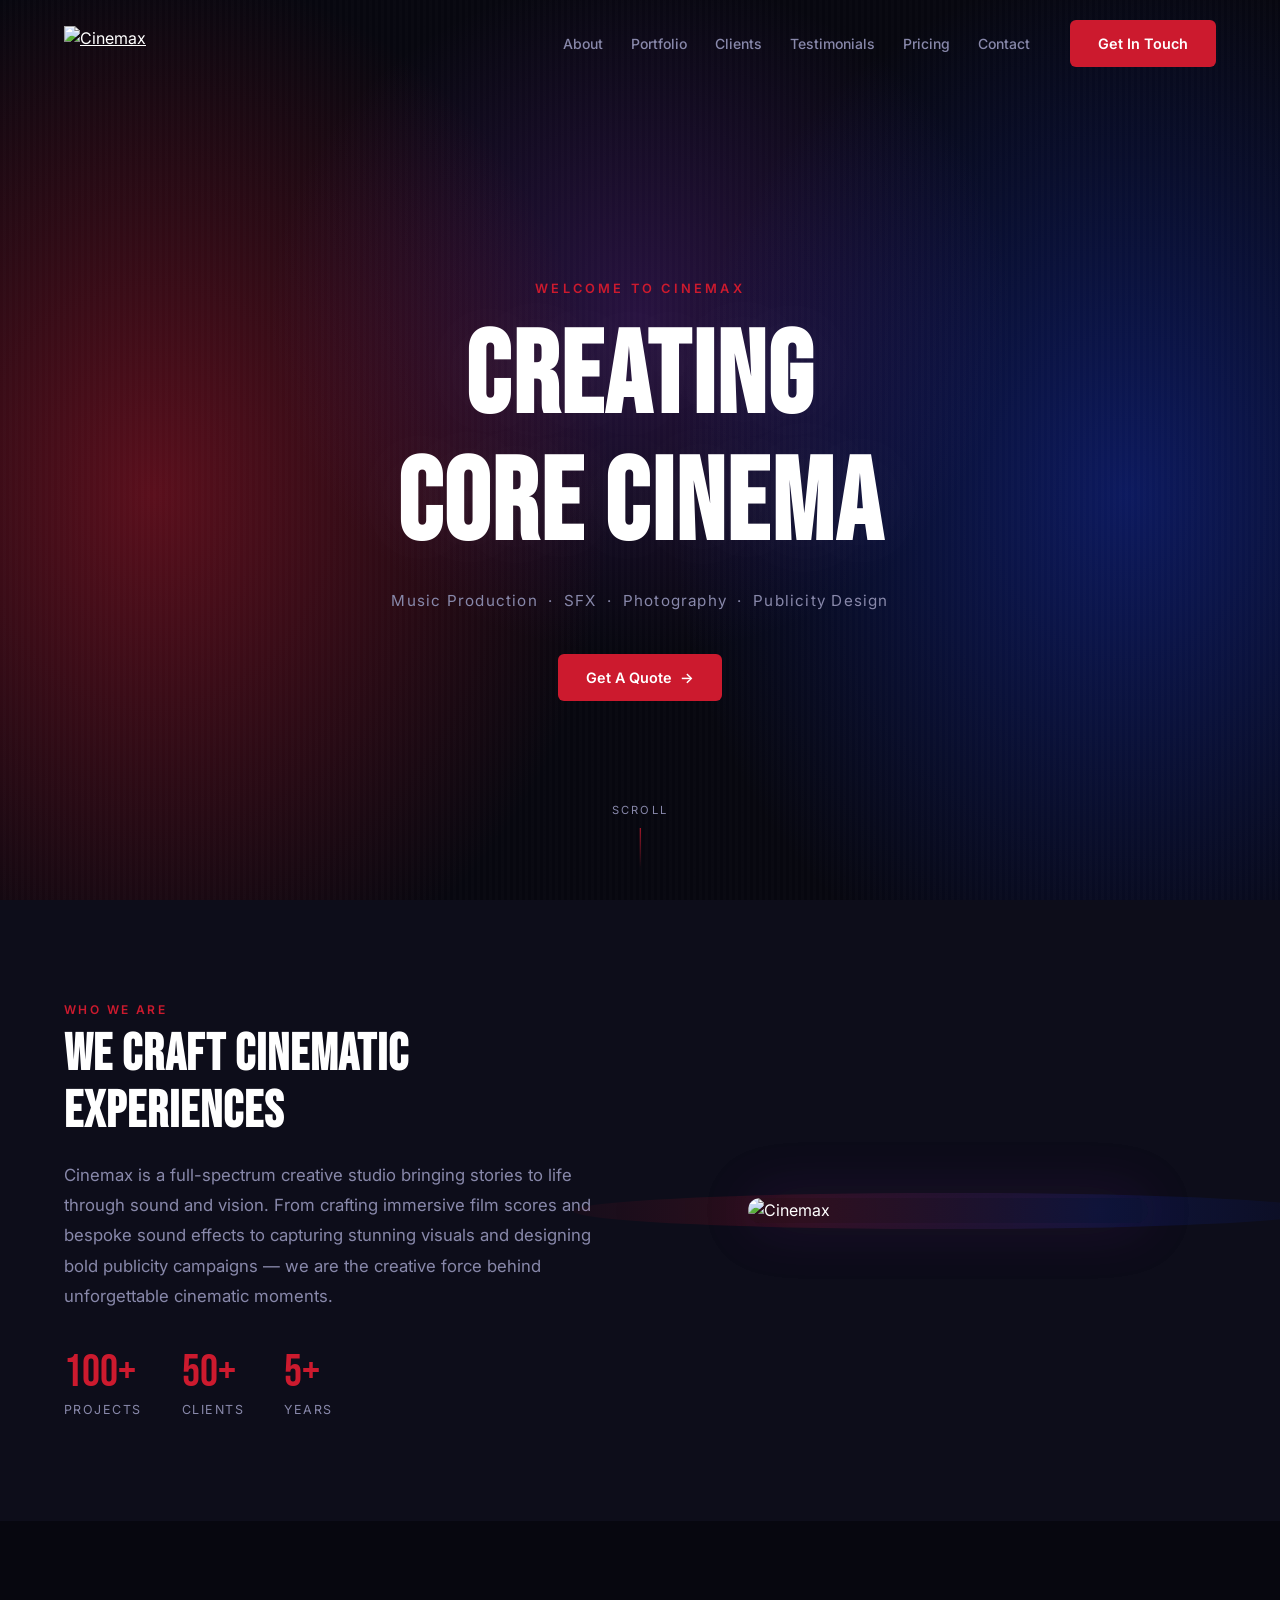
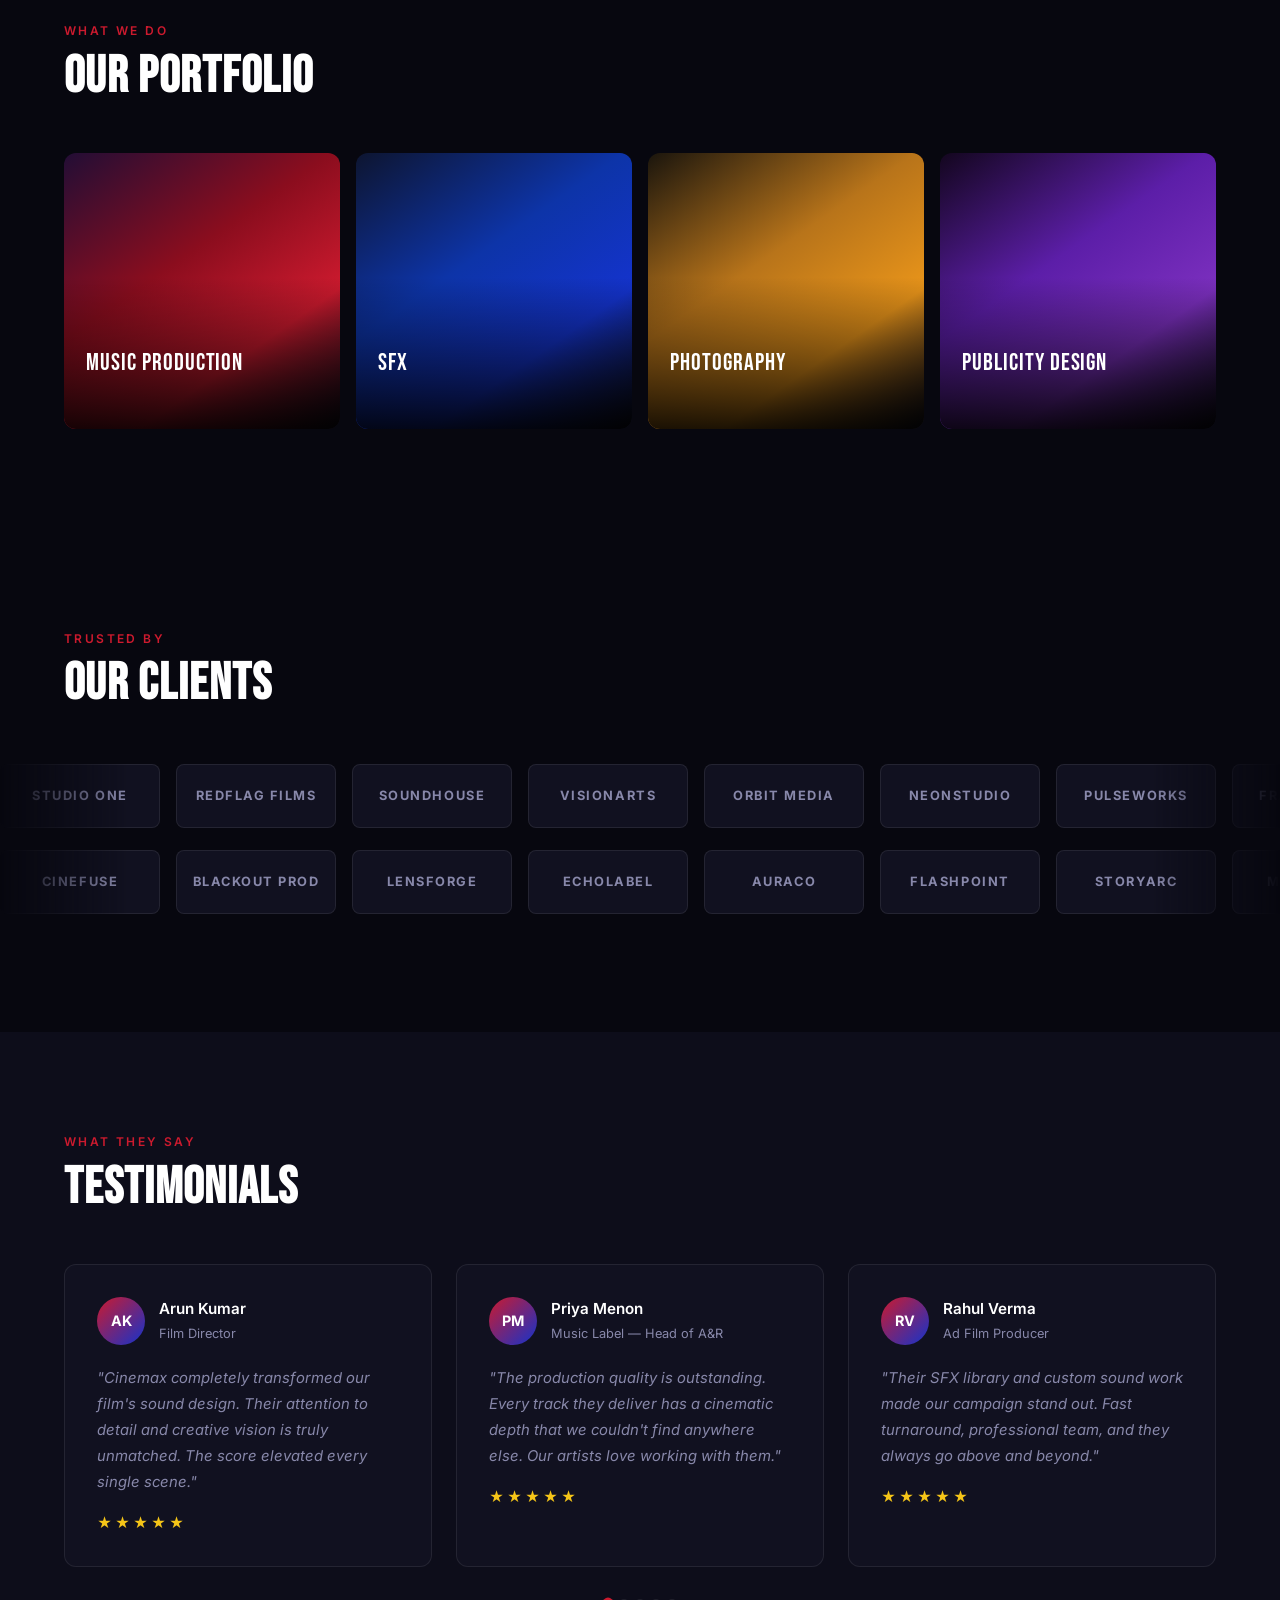
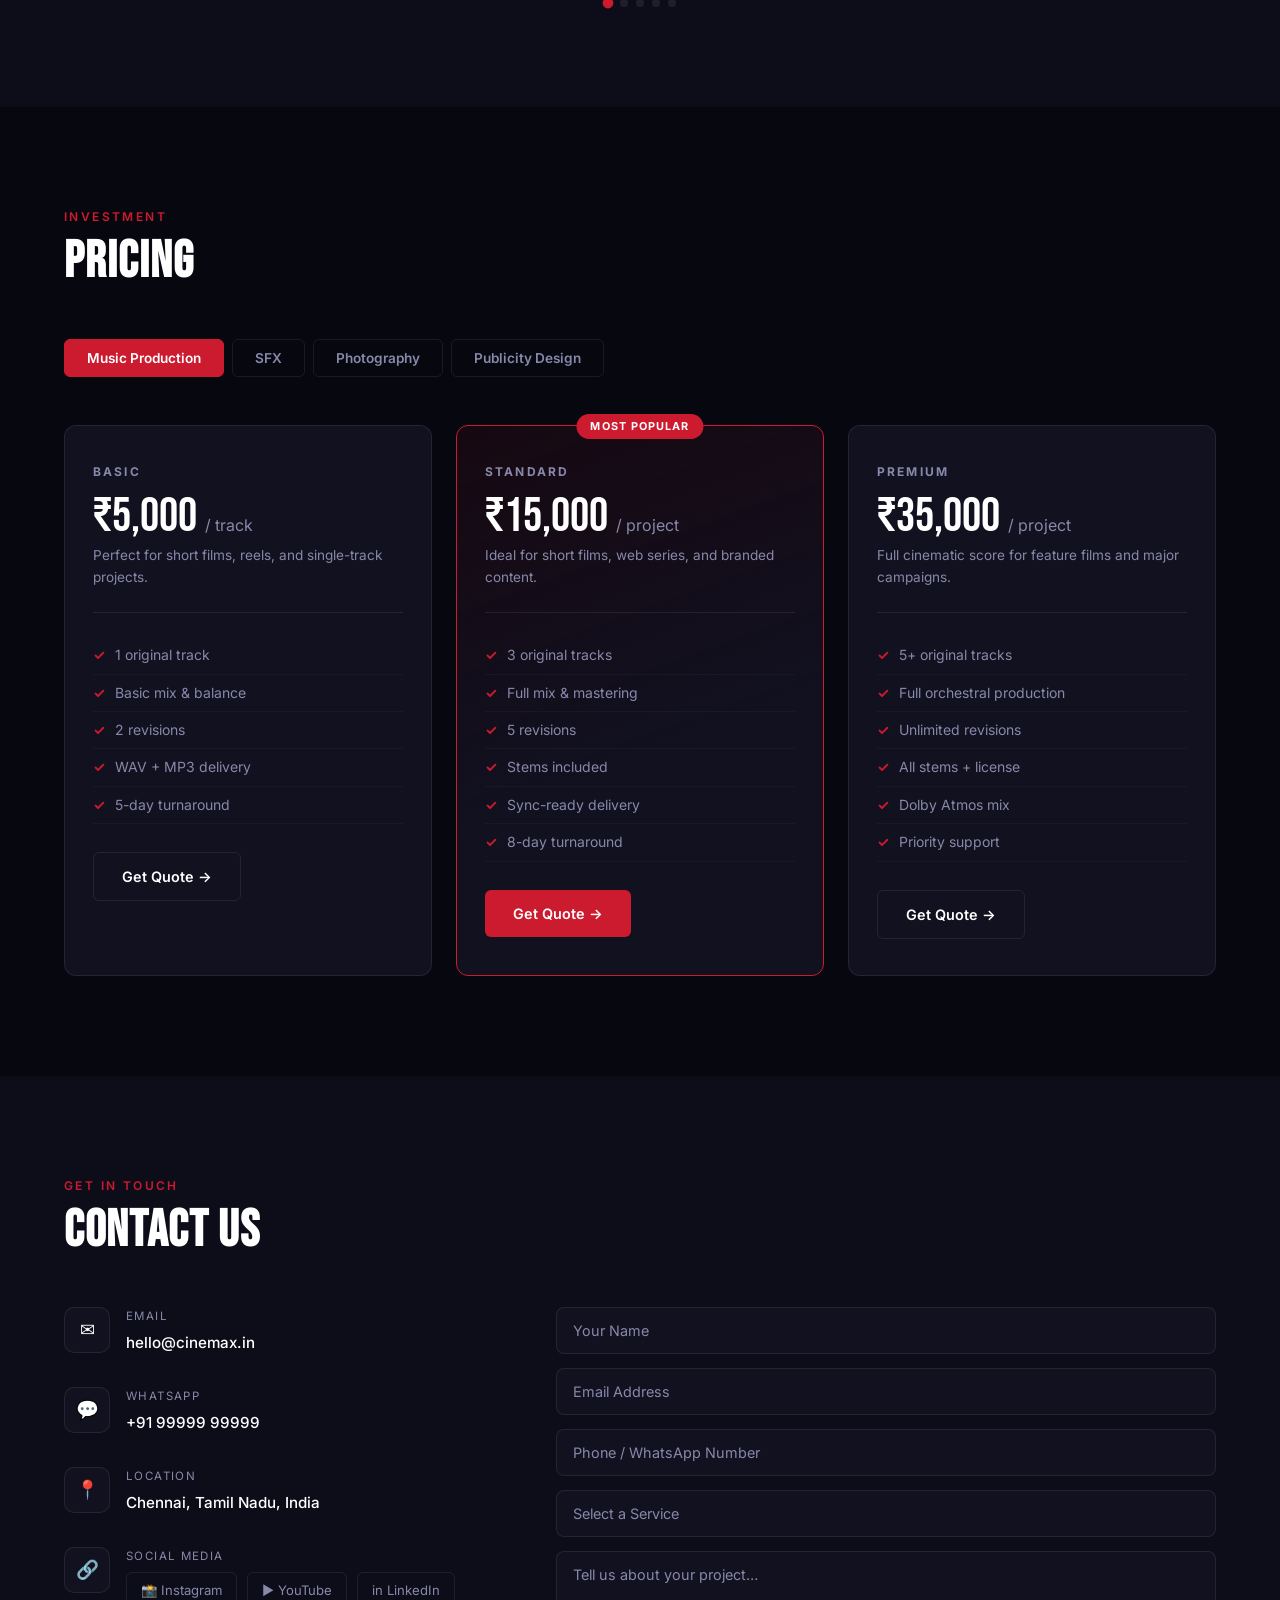
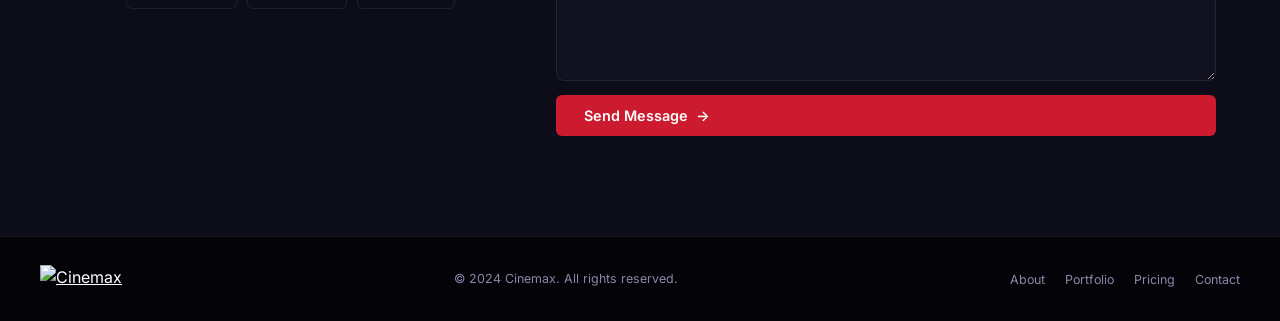
==== index.html @ 260a831e "Initial commit: Cinemax portfolio website" ====
<!DOCTYPE html>
<html lang="en">
<head>
  <meta charset="UTF-8">
  <meta name="viewport" content="width=device-width, initial-scale=1.0">
  <title>Cinemax — Creating Core Cinema</title>
  <meta name="description" content="Cinemax is a full-spectrum creative studio specialising in Music Production, SFX, Photography and Publicity Design.">
  <link rel="preconnect" href="https://fonts.googleapis.com">
  <link rel="preconnect" href="https://fonts.gstatic.com" crossorigin>
  <link href="https://fonts.googleapis.com/css2?family=Bebas+Neue&family=Inter:wght@400;500;600;700&display=swap" rel="stylesheet">
  <link rel="stylesheet" href="css/style.css">
</head>
<body>

<!-- ===== NAVBAR ===== -->
<nav class="navbar" id="navbar">
  <div class="nav-container">
    <a href="#" class="nav-logo">
      <img src="assets/logo.png" alt="Cinemax">
    </a>
    <ul class="nav-links">
      <li><a href="#about">About</a></li>
      <li><a href="#portfolio">Portfolio</a></li>
      <li><a href="#clients">Clients</a></li>
      <li><a href="#testimonials">Testimonials</a></li>
      <li><a href="#pricing">Pricing</a></li>
      <li><a href="#contact">Contact</a></li>
    </ul>
    <a href="#contact" class="btn btn-red nav-cta">Get In Touch</a>
    <button class="nav-toggle" id="navToggle" aria-label="Toggle menu">
      <span></span><span></span><span></span>
    </button>
  </div>
</nav>

<!-- ===== HERO ===== -->
<section id="home" class="hero">
  <div class="hero-content">
    <p class="hero-eyebrow">Welcome to Cinemax</p>
    <h1 class="hero-title">Creating<br>Core Cinema</h1>
    <p class="hero-sub">Music Production &nbsp;·&nbsp; SFX &nbsp;·&nbsp; Photography &nbsp;·&nbsp; Publicity Design</p>
    <a href="#contact" class="btn btn-red">Get A Quote &nbsp;→</a>
  </div>
  <div class="hero-scroll">
    <span>Scroll</span>
    <div class="scroll-line"></div>
  </div>
</section>

<!-- ===== ABOUT ===== -->
<section id="about" class="section about fade-in">
  <div class="container">
    <div class="about-grid">
      <div class="about-text">
        <span class="section-label">Who We Are</span>
        <h2 class="section-title">We Craft Cinematic Experiences</h2>
        <p class="about-desc">
          Cinemax is a full-spectrum creative studio bringing stories to life through sound and vision.
          From crafting immersive film scores and bespoke sound effects to capturing stunning visuals
          and designing bold publicity campaigns — we are the creative force behind unforgettable cinematic moments.
        </p>
        <div class="about-stats">
          <div class="stat">
            <span class="stat-num">100+</span>
            <span class="stat-label">Projects</span>
          </div>
          <div class="stat">
            <span class="stat-num">50+</span>
            <span class="stat-label">Clients</span>
          </div>
          <div class="stat">
            <span class="stat-num">5+</span>
            <span class="stat-label">Years</span>
          </div>
        </div>
      </div>
      <div class="about-visual">
        <div class="about-glow"></div>
        <img src="assets/logo.png" alt="Cinemax" class="about-logo">
      </div>
    </div>
  </div>
</section>

<!-- ===== PORTFOLIO ===== -->
<section id="portfolio" class="section portfolio fade-in">
  <div class="container">
    <span class="section-label">What We Do</span>
    <h2 class="section-title">Our Portfolio</h2>
    <div class="portfolio-grid">

      <a href="pages/music-production.html" class="portfolio-card">
        <div class="portfolio-thumb music-thumb"></div>
        <div class="portfolio-overlay">
          <span class="portfolio-name">Music Production</span>
          <span class="portfolio-cta">View Work →</span>
        </div>
      </a>

      <a href="pages/sfx.html" class="portfolio-card">
        <div class="portfolio-thumb sfx-thumb"></div>
        <div class="portfolio-overlay">
          <span class="portfolio-name">SFX</span>
          <span class="portfolio-cta">View Work →</span>
        </div>
      </a>

      <a href="pages/photography.html" class="portfolio-card">
        <div class="portfolio-thumb photo-thumb"></div>
        <div class="portfolio-overlay">
          <span class="portfolio-name">Photography</span>
          <span class="portfolio-cta">View Work →</span>
        </div>
      </a>

      <a href="pages/publicity-design.html" class="portfolio-card">
        <div class="portfolio-thumb design-thumb"></div>
        <div class="portfolio-overlay">
          <span class="portfolio-name">Publicity Design</span>
          <span class="portfolio-cta">View Work →</span>
        </div>
      </a>

    </div>
  </div>
</section>

<!-- ===== CLIENTS ===== -->
<section id="clients" class="section clients fade-in">
  <div class="container">
    <span class="section-label">Trusted By</span>
    <h2 class="section-title">Our Clients</h2>
  </div>

  <!-- Row 1 — left to right -->
  <div class="marquee-wrap">
    <div class="marquee-track">
      <div class="client-logo">Studio One</div>
      <div class="client-logo">RedFlag Films</div>
      <div class="client-logo">SoundHouse</div>
      <div class="client-logo">VisionArts</div>
      <div class="client-logo">Orbit Media</div>
      <div class="client-logo">NeonStudio</div>
      <div class="client-logo">PulseWorks</div>
      <div class="client-logo">FrameCraft</div>
      <!-- duplicate for seamless loop -->
      <div class="client-logo">Studio One</div>
      <div class="client-logo">RedFlag Films</div>
      <div class="client-logo">SoundHouse</div>
      <div class="client-logo">VisionArts</div>
      <div class="client-logo">Orbit Media</div>
      <div class="client-logo">NeonStudio</div>
      <div class="client-logo">PulseWorks</div>
      <div class="client-logo">FrameCraft</div>
    </div>
  </div>

  <!-- Row 2 — right to left -->
  <div class="marquee-wrap marquee-reverse">
    <div class="marquee-track">
      <div class="client-logo">CineFuse</div>
      <div class="client-logo">Blackout Prod</div>
      <div class="client-logo">LensForge</div>
      <div class="client-logo">EchoLabel</div>
      <div class="client-logo">AuraCo</div>
      <div class="client-logo">FlashPoint</div>
      <div class="client-logo">StoryArc</div>
      <div class="client-logo">MaxVision</div>
      <!-- duplicate -->
      <div class="client-logo">CineFuse</div>
      <div class="client-logo">Blackout Prod</div>
      <div class="client-logo">LensForge</div>
      <div class="client-logo">EchoLabel</div>
      <div class="client-logo">AuraCo</div>
      <div class="client-logo">FlashPoint</div>
      <div class="client-logo">StoryArc</div>
      <div class="client-logo">MaxVision</div>
    </div>
  </div>
</section>

<!-- ===== TESTIMONIALS ===== -->
<section id="testimonials" class="section testimonials fade-in">
  <div class="container">
    <span class="section-label">What They Say</span>
    <h2 class="section-title">Testimonials</h2>

    <div class="testimonial-slider" id="testimonialSlider">

      <div class="testimonial-card">
        <div class="t-profile">
          <div class="t-avatar">AK</div>
          <div>
            <p class="t-name">Arun Kumar</p>
            <p class="t-role">Film Director</p>
          </div>
        </div>
        <p class="t-quote">"Cinemax completely transformed our film's sound design. Their attention to detail and creative vision is truly unmatched. The score elevated every single scene."</p>
        <div class="t-stars">★★★★★</div>
      </div>

      <div class="testimonial-card">
        <div class="t-profile">
          <div class="t-avatar">PM</div>
          <div>
            <p class="t-name">Priya Menon</p>
            <p class="t-role">Music Label — Head of A&R</p>
          </div>
        </div>
        <p class="t-quote">"The production quality is outstanding. Every track they deliver has a cinematic depth that we couldn't find anywhere else. Our artists love working with them."</p>
        <div class="t-stars">★★★★★</div>
      </div>

      <div class="testimonial-card">
        <div class="t-profile">
          <div class="t-avatar">RV</div>
          <div>
            <p class="t-name">Rahul Verma</p>
            <p class="t-role">Ad Film Producer</p>
          </div>
        </div>
        <p class="t-quote">"Their SFX library and custom sound work made our campaign stand out. Fast turnaround, professional team, and they always go above and beyond."</p>
        <div class="t-stars">★★★★★</div>
      </div>

      <div class="testimonial-card">
        <div class="t-profile">
          <div class="t-avatar">SN</div>
          <div>
            <p class="t-name">Sneha Nair</p>
            <p class="t-role">Creative Director</p>
          </div>
        </div>
        <p class="t-quote">"The publicity designs Cinemax created for our launch were breathtaking. The posters went viral overnight. Highly recommend for any high-stakes creative project."</p>
        <div class="t-stars">★★★★★</div>
      </div>

      <div class="testimonial-card">
        <div class="t-profile">
          <div class="t-avatar">JT</div>
          <div>
            <p class="t-name">James Thomas</p>
            <p class="t-role">Photographer & Artist</p>
          </div>
        </div>
        <p class="t-quote">"As a fellow creative, I have high expectations. Cinemax delivered photography that felt alive — every frame told a story. Incredible team to collaborate with."</p>
        <div class="t-stars">★★★★★</div>
      </div>

    </div>

    <div class="testimonial-dots" id="testimonialDots"></div>
  </div>
</section>

<!-- ===== PRICING ===== -->
<section id="pricing" class="section pricing fade-in">
  <div class="container">
    <span class="section-label">Investment</span>
    <h2 class="section-title">Pricing</h2>

    <div class="pricing-tabs">
      <button class="tab-btn active" data-tab="music">Music Production</button>
      <button class="tab-btn" data-tab="sfx">SFX</button>
      <button class="tab-btn" data-tab="photo">Photography</button>
      <button class="tab-btn" data-tab="design">Publicity Design</button>
    </div>

    <!-- MUSIC PRODUCTION -->
    <div class="pricing-panel active" id="tab-music">
      <div class="pricing-cards">
        <div class="pricing-card">
          <p class="pricing-tier">Basic</p>
          <p class="pricing-price">₹5,000 <span>/ track</span></p>
          <p class="pricing-desc">Perfect for short films, reels, and single-track projects.</p>
          <ul class="pricing-features">
            <li>1 original track</li>
            <li>Basic mix & balance</li>
            <li>2 revisions</li>
            <li>WAV + MP3 delivery</li>
            <li>5-day turnaround</li>
          </ul>
          <a href="https://wa.me/919999999999?text=Hi%2C%20I%27m%20interested%20in%20Music%20Production%20Basic%20package" class="btn btn-outline" target="_blank" rel="noopener">Get Quote →</a>
        </div>
        <div class="pricing-card featured">
          <p class="pricing-tier">Standard</p>
          <p class="pricing-price">₹15,000 <span>/ project</span></p>
          <p class="pricing-desc">Ideal for short films, web series, and branded content.</p>
          <ul class="pricing-features">
            <li>3 original tracks</li>
            <li>Full mix & mastering</li>
            <li>5 revisions</li>
            <li>Stems included</li>
            <li>Sync-ready delivery</li>
            <li>8-day turnaround</li>
          </ul>
          <a href="https://wa.me/919999999999?text=Hi%2C%20I%27m%20interested%20in%20Music%20Production%20Standard%20package" class="btn btn-red" target="_blank" rel="noopener">Get Quote →</a>
        </div>
        <div class="pricing-card">
          <p class="pricing-tier">Premium</p>
          <p class="pricing-price">₹35,000 <span>/ project</span></p>
          <p class="pricing-desc">Full cinematic score for feature films and major campaigns.</p>
          <ul class="pricing-features">
            <li>5+ original tracks</li>
            <li>Full orchestral production</li>
            <li>Unlimited revisions</li>
            <li>All stems + license</li>
            <li>Dolby Atmos mix</li>
            <li>Priority support</li>
          </ul>
          <a href="https://wa.me/919999999999?text=Hi%2C%20I%27m%20interested%20in%20Music%20Production%20Premium%20package" class="btn btn-outline" target="_blank" rel="noopener">Get Quote →</a>
        </div>
      </div>
    </div>

    <!-- SFX -->
    <div class="pricing-panel" id="tab-sfx">
      <div class="pricing-cards">
        <div class="pricing-card">
          <p class="pricing-tier">Basic</p>
          <p class="pricing-price">₹3,000 <span>/ pack</span></p>
          <p class="pricing-desc">Quick custom SFX for short-form content and social media.</p>
          <ul class="pricing-features">
            <li>10 custom SFX</li>
            <li>WAV format, 48kHz</li>
            <li>2 revisions per sound</li>
            <li>3-day turnaround</li>
          </ul>
          <a href="https://wa.me/919999999999?text=Hi%2C%20I%27m%20interested%20in%20SFX%20Basic%20package" class="btn btn-outline" target="_blank" rel="noopener">Get Quote →</a>
        </div>
        <div class="pricing-card featured">
          <p class="pricing-tier">Standard</p>
          <p class="pricing-price">₹8,000 <span>/ pack</span></p>
          <p class="pricing-desc">Comprehensive SFX library for web series and ad films.</p>
          <ul class="pricing-features">
            <li>30 custom SFX</li>
            <li>Categorised library</li>
            <li>WAV + AIFF formats</li>
            <li>Unlimited revisions</li>
            <li>5-day turnaround</li>
          </ul>
          <a href="https://wa.me/919999999999?text=Hi%2C%20I%27m%20interested%20in%20SFX%20Standard%20package" class="btn btn-red" target="_blank" rel="noopener">Get Quote →</a>
        </div>
        <div class="pricing-card">
          <p class="pricing-tier">Premium</p>
          <p class="pricing-price">₹20,000 <span>/ project</span></p>
          <p class="pricing-desc">Full-film SFX suite with integration support.</p>
          <ul class="pricing-features">
            <li>100+ custom SFX</li>
            <li>Fully licensed</li>
            <li>Multi-format delivery</li>
            <li>On-site integration support</li>
            <li>Priority turnaround</li>
          </ul>
          <a href="https://wa.me/919999999999?text=Hi%2C%20I%27m%20interested%20in%20SFX%20Premium%20package" class="btn btn-outline" target="_blank" rel="noopener">Get Quote →</a>
        </div>
      </div>
    </div>

    <!-- PHOTOGRAPHY -->
    <div class="pricing-panel" id="tab-photo">
      <div class="pricing-cards">
        <div class="pricing-card">
          <p class="pricing-tier">Basic</p>
          <p class="pricing-price">₹4,000 <span>/ session</span></p>
          <p class="pricing-desc">Ideal for social media content and quick product shoots.</p>
          <ul class="pricing-features">
            <li>1-hour shoot</li>
            <li>1 location</li>
            <li>20 edited photos</li>
            <li>HD digital delivery</li>
            <li>3-day delivery</li>
          </ul>
          <a href="https://wa.me/919999999999?text=Hi%2C%20I%27m%20interested%20in%20Photography%20Basic%20package" class="btn btn-outline" target="_blank" rel="noopener">Get Quote →</a>
        </div>
        <div class="pricing-card featured">
          <p class="pricing-tier">Standard</p>
          <p class="pricing-price">₹10,000 <span>/ session</span></p>
          <p class="pricing-desc">Perfect for events, brand campaigns, and portraits.</p>
          <ul class="pricing-features">
            <li>3-hour shoot</li>
            <li>2 locations</li>
            <li>60 edited photos</li>
            <li>Advanced retouching</li>
            <li>Print-ready files</li>
            <li>5-day delivery</li>
          </ul>
          <a href="https://wa.me/919999999999?text=Hi%2C%20I%27m%20interested%20in%20Photography%20Standard%20package" class="btn btn-red" target="_blank" rel="noopener">Get Quote →</a>
        </div>
        <div class="pricing-card">
          <p class="pricing-tier">Premium</p>
          <p class="pricing-price">₹25,000 <span>/ day</span></p>
          <p class="pricing-desc">Full-day commercial and film promotional shoots.</p>
          <ul class="pricing-features">
            <li>Full-day shoot (8 hrs)</li>
            <li>Multiple locations</li>
            <li>150+ edited photos</li>
            <li>Full retouching suite</li>
            <li>Exclusive license</li>
            <li>BTS footage bonus</li>
          </ul>
          <a href="https://wa.me/919999999999?text=Hi%2C%20I%27m%20interested%20in%20Photography%20Premium%20package" class="btn btn-outline" target="_blank" rel="noopener">Get Quote →</a>
        </div>
      </div>
    </div>

    <!-- PUBLICITY DESIGN -->
    <div class="pricing-panel" id="tab-design">
      <div class="pricing-cards">
        <div class="pricing-card">
          <p class="pricing-tier">Basic</p>
          <p class="pricing-price">₹3,500 <span>/ project</span></p>
          <p class="pricing-desc">Launch-ready visuals for small releases and events.</p>
          <ul class="pricing-features">
            <li>Logo design</li>
            <li>3 social media templates</li>
            <li>2 revisions</li>
            <li>PNG + PDF files</li>
            <li>4-day turnaround</li>
          </ul>
          <a href="https://wa.me/919999999999?text=Hi%2C%20I%27m%20interested%20in%20Publicity%20Design%20Basic%20package" class="btn btn-outline" target="_blank" rel="noopener">Get Quote →</a>
        </div>
        <div class="pricing-card featured">
          <p class="pricing-tier">Standard</p>
          <p class="pricing-price">₹9,000 <span>/ project</span></p>
          <p class="pricing-desc">Full brand kit for films, albums, and brand launches.</p>
          <ul class="pricing-features">
            <li>Full brand identity</li>
            <li>Movie / album poster</li>
            <li>10 social templates</li>
            <li>5 revisions</li>
            <li>Print-ready files</li>
            <li>7-day turnaround</li>
          </ul>
          <a href="https://wa.me/919999999999?text=Hi%2C%20I%27m%20interested%20in%20Publicity%20Design%20Standard%20package" class="btn btn-red" target="_blank" rel="noopener">Get Quote →</a>
        </div>
        <div class="pricing-card">
          <p class="pricing-tier">Premium</p>
          <p class="pricing-price">₹22,000 <span>/ project</span></p>
          <p class="pricing-desc">Complete publicity campaign for major theatrical releases.</p>
          <ul class="pricing-features">
            <li>Full campaign design</li>
            <li>Motion graphics pack</li>
            <li>Unlimited revisions</li>
            <li>Press kit included</li>
            <li>Print + digital files</li>
            <li>Dedicated art director</li>
          </ul>
          <a href="https://wa.me/919999999999?text=Hi%2C%20I%27m%20interested%20in%20Publicity%20Design%20Premium%20package" class="btn btn-outline" target="_blank" rel="noopener">Get Quote →</a>
        </div>
      </div>
    </div>

  </div>
</section>

<!-- ===== CONTACT ===== -->
<section id="contact" class="section contact fade-in">
  <div class="container">
    <span class="section-label">Get In Touch</span>
    <h2 class="section-title">Contact Us</h2>

    <div class="contact-grid">
      <div class="contact-info">

        <div class="contact-item">
          <div class="contact-icon">✉</div>
          <div>
            <p class="contact-label">Email</p>
            <a href="mailto:hello@cinemax.in" class="contact-value">hello@cinemax.in</a>
          </div>
        </div>

        <div class="contact-item">
          <div class="contact-icon">💬</div>
          <div>
            <p class="contact-label">WhatsApp</p>
            <a href="https://wa.me/919999999999" class="contact-value" target="_blank" rel="noopener">+91 99999 99999</a>
          </div>
        </div>

        <div class="contact-item">
          <div class="contact-icon">📍</div>
          <div>
            <p class="contact-label">Location</p>
            <span class="contact-value">Chennai, Tamil Nadu, India</span>
          </div>
        </div>

        <div class="contact-item">
          <div class="contact-icon">🔗</div>
          <div>
            <p class="contact-label">Social Media</p>
            <div class="contact-social">
              <a href="#" class="social-link" target="_blank" rel="noopener">📸 Instagram</a>
              <a href="#" class="social-link" target="_blank" rel="noopener">▶ YouTube</a>
              <a href="#" class="social-link" target="_blank" rel="noopener">in LinkedIn</a>
            </div>
          </div>
        </div>

      </div>

      <form class="contact-form" action="mailto:hello@cinemax.in" method="post" enctype="text/plain">
        <input type="text" name="name" placeholder="Your Name" required>
        <input type="email" name="email" placeholder="Email Address" required>
        <input type="tel" name="phone" placeholder="Phone / WhatsApp Number">
        <select name="service">
          <option value="" disabled selected>Select a Service</option>
          <option value="music">Music Production</option>
          <option value="sfx">SFX</option>
          <option value="photography">Photography</option>
          <option value="design">Publicity Design</option>
        </select>
        <textarea name="message" placeholder="Tell us about your project…" rows="5" required></textarea>
        <button type="submit" class="btn btn-red">Send Message &nbsp;→</button>
      </form>
    </div>
  </div>
</section>

<!-- ===== FOOTER ===== -->
<footer class="footer">
  <div class="footer-inner">
    <a href="#" class="footer-logo">
      <img src="assets/logo.png" alt="Cinemax">
    </a>
    <p class="footer-copy">© 2024 Cinemax. All rights reserved.</p>
    <ul class="footer-nav">
      <li><a href="#about">About</a></li>
      <li><a href="#portfolio">Portfolio</a></li>
      <li><a href="#pricing">Pricing</a></li>
      <li><a href="#contact">Contact</a></li>
    </ul>
  </div>
</footer>

<script src="js/main.js"></script>
</body>
</html>
---- css/style.css ----
/* ===== VARIABLES & RESET ===== */
*, *::before, *::after { box-sizing: border-box; margin: 0; padding: 0; }

:root {
  --bg-primary:   #07070f;
  --bg-secondary: #0d0d1a;
  --bg-card:      #111120;
  --accent-red:   #cc1a2e;
  --accent-blue:  #1433cc;
  --accent-purple:#7b2fbe;
  --text-primary: #ffffff;
  --text-muted:   #8888aa;
  --border:       rgba(255,255,255,0.08);
  --radius:       12px;
  --transition:   0.3s ease;
  --container:    1200px;
}

html { scroll-behavior: smooth; }

body {
  font-family: 'Inter', sans-serif;
  background: var(--bg-primary);
  color: var(--text-primary);
  line-height: 1.6;
  overflow-x: hidden;
}

img { max-width: 100%; display: block; }
a { color: inherit; }

/* ===== TYPOGRAPHY ===== */
h1, h2, h3 {
  font-family: 'Bebas Neue', sans-serif;
  letter-spacing: 0.02em;
  line-height: 1.1;
}

.section-label {
  font-size: 0.75rem;
  font-weight: 600;
  letter-spacing: 0.2em;
  text-transform: uppercase;
  color: var(--accent-red);
  margin-bottom: 8px;
  display: block;
}

.section-title {
  font-size: clamp(2rem, 4vw, 3.5rem);
  margin-bottom: 48px;
}

/* ===== UTILITIES ===== */
.container { max-width: var(--container); margin: 0 auto; padding: 0 24px; }
.section   { padding: 100px 0; }

.btn {
  display: inline-flex;
  align-items: center;
  gap: 8px;
  padding: 12px 28px;
  border-radius: 6px;
  font-size: 0.9rem;
  font-weight: 600;
  text-decoration: none;
  transition: var(--transition);
  cursor: pointer;
  border: none;
  font-family: 'Inter', sans-serif;
}

.btn-red { background: var(--accent-red); color: #fff; }
.btn-red:hover { background: #e02035; transform: translateY(-2px); box-shadow: 0 8px 24px rgba(204,26,46,0.3); }

.btn-outline {
  background: transparent;
  color: var(--text-primary);
  border: 1px solid var(--border);
}
.btn-outline:hover { border-color: var(--accent-red); color: var(--accent-red); }

.fade-in {
  opacity: 0;
  transform: translateY(30px);
  transition: opacity 0.7s ease, transform 0.7s ease;
}
.fade-in.visible { opacity: 1; transform: translateY(0); }

/* ===== NAVBAR ===== */
.navbar {
  position: fixed;
  top: 0; left: 0; right: 0;
  z-index: 1000;
  padding: 20px 0;
  transition: background 0.3s, padding 0.3s, box-shadow 0.3s;
}

.navbar.scrolled {
  background: rgba(7,7,15,0.95);
  padding: 12px 0;
  box-shadow: 0 1px 0 var(--border);
  backdrop-filter: blur(12px);
}

.nav-container {
  max-width: var(--container);
  margin: 0 auto;
  padding: 0 24px;
  display: flex;
  align-items: center;
  gap: 32px;
}

.nav-logo img { height: 36px; }

.nav-links {
  display: flex;
  list-style: none;
  gap: 28px;
  margin-left: auto;
}

.nav-links a {
  color: var(--text-muted);
  text-decoration: none;
  font-size: 0.875rem;
  font-weight: 500;
  transition: color var(--transition);
}
.nav-links a:hover { color: var(--text-primary); }

.nav-cta { margin-left: 8px; }

.nav-toggle {
  display: none;
  flex-direction: column;
  gap: 5px;
  background: none;
  border: none;
  cursor: pointer;
  padding: 4px;
  margin-left: auto;
}
.nav-toggle span {
  display: block;
  width: 22px;
  height: 2px;
  background: var(--text-primary);
  border-radius: 2px;
  transition: var(--transition);
}

/* ===== HERO ===== */
.hero {
  min-height: 100vh;
  display: flex;
  align-items: center;
  position: relative;
  overflow: hidden;
  padding-top: 80px;
}

.hero::before {
  content: '';
  position: absolute;
  inset: 0;
  background:
    radial-gradient(ellipse 55% 90% at 12% 55%, rgba(204,26,46,0.42) 0%, transparent 65%),
    radial-gradient(ellipse 55% 90% at 88% 55%, rgba(20,51,204,0.42) 0%, transparent 65%),
    radial-gradient(ellipse 50% 65% at 50% 35%, rgba(123,47,190,0.28) 0%, transparent 58%);
  pointer-events: none;
}

.hero::after {
  content: '';
  position: absolute;
  inset: 0;
  background-image: repeating-linear-gradient(
    90deg,
    transparent,
    transparent 3px,
    rgba(255,255,255,0.013) 3px,
    rgba(255,255,255,0.013) 6px
  );
  pointer-events: none;
}

.hero-content {
  position: relative;
  z-index: 1;
  max-width: 720px;
  padding: 0 24px;
  margin: 0 auto;
  text-align: center;
}

.hero-eyebrow {
  font-size: 0.8rem;
  font-weight: 600;
  letter-spacing: 0.25em;
  text-transform: uppercase;
  color: var(--accent-red);
  margin-bottom: 16px;
}

.hero-title {
  font-size: clamp(4rem, 9vw, 7.5rem);
  color: var(--text-primary);
  margin-bottom: 20px;
  text-shadow: 0 0 80px rgba(255,255,255,0.08);
}

.hero-sub {
  font-size: 0.95rem;
  color: var(--text-muted);
  margin-bottom: 40px;
  letter-spacing: 0.08em;
}

.hero-scroll {
  position: absolute;
  bottom: 32px;
  left: 50%;
  transform: translateX(-50%);
  z-index: 1;
  display: flex;
  flex-direction: column;
  align-items: center;
  gap: 8px;
}

.hero-scroll span {
  font-size: 0.7rem;
  letter-spacing: 0.2em;
  text-transform: uppercase;
  color: var(--text-muted);
}

.scroll-line {
  width: 1px;
  height: 40px;
  background: linear-gradient(to bottom, var(--accent-red), transparent);
  animation: scrollBounce 1.8s ease-in-out infinite;
}

@keyframes scrollBounce {
  0%, 100% { opacity: 0.4; transform: scaleY(1); }
  50% { opacity: 1; transform: scaleY(1.2); }
}

/* ===== ABOUT ===== */
.about { background: var(--bg-secondary); }

.about-grid {
  display: grid;
  grid-template-columns: 1fr 1fr;
  gap: 80px;
  align-items: center;
}

.about-text .section-title { margin-bottom: 20px; }

.about-desc {
  color: var(--text-muted);
  font-size: 1.05rem;
  margin-bottom: 40px;
  line-height: 1.8;
}

.about-stats { display: flex; gap: 40px; }

.stat-num {
  display: block;
  font-family: 'Bebas Neue', sans-serif;
  font-size: 2.8rem;
  color: var(--accent-red);
  line-height: 1;
}

.stat-label {
  font-size: 0.78rem;
  color: var(--text-muted);
  letter-spacing: 0.12em;
  text-transform: uppercase;
}

.about-visual {
  position: relative;
  display: flex;
  align-items: center;
  justify-content: center;
}

.about-glow {
  position: absolute;
  inset: -20%;
  background:
    radial-gradient(circle at 30% 50%, rgba(204,26,46,0.18) 0%, transparent 60%),
    radial-gradient(circle at 70% 50%, rgba(20,51,204,0.18) 0%, transparent 60%);
  border-radius: 50%;
  pointer-events: none;
}

.about-logo {
  width: 100%;
  max-width: 400px;
  border-radius: var(--radius);
  position: relative;
  z-index: 1;
  box-shadow: 0 0 60px rgba(204,26,46,0.15), 0 0 60px rgba(20,51,204,0.15);
}

/* ===== PORTFOLIO ===== */
.portfolio-grid {
  display: grid;
  grid-template-columns: repeat(4, 1fr);
  gap: 16px;
}

.portfolio-card {
  position: relative;
  aspect-ratio: 1;
  border-radius: var(--radius);
  overflow: hidden;
  text-decoration: none;
  display: block;
  cursor: pointer;
}

.portfolio-thumb {
  width: 100%;
  height: 100%;
  background-size: cover;
  background-position: center;
  transition: transform 0.5s ease;
}

.music-thumb  { background: linear-gradient(145deg, #220d35 0%, #8b0d1e 40%, #cc1a2e 70%, #0d0d1a 100%); }
.sfx-thumb    { background: linear-gradient(145deg, #0d1530 0%, #0d34a8 40%, #1433cc 70%, #0d0d1a 100%); }
.photo-thumb  { background: linear-gradient(145deg, #1a150d 0%, #b8741a 40%, #e8941a 70%, #0d0d1a 100%); }
.design-thumb { background: linear-gradient(145deg, #13061e 0%, #5c1ea8 40%, #7b2fbe 70%, #0d0d1a 100%); }

.portfolio-card:hover .portfolio-thumb { transform: scale(1.08); }

.portfolio-overlay {
  position: absolute;
  inset: 0;
  background: linear-gradient(to top, rgba(0,0,0,0.88) 0%, transparent 55%);
  display: flex;
  flex-direction: column;
  justify-content: flex-end;
  padding: 22px;
}

.portfolio-name {
  display: block;
  font-family: 'Bebas Neue', sans-serif;
  font-size: 1.5rem;
  letter-spacing: 0.04em;
  color: #fff;
  margin-bottom: 4px;
}

.portfolio-cta {
  font-size: 0.8rem;
  color: var(--accent-red);
  font-weight: 600;
  opacity: 0;
  transform: translateY(8px);
  transition: var(--transition);
}

.portfolio-card:hover .portfolio-cta {
  opacity: 1;
  transform: translateY(0);
}

/* ===== CLIENTS ===== */
.clients { overflow: hidden; }
.clients .container { margin-bottom: 40px; }

.marquee-wrap {
  overflow: hidden;
  margin-bottom: 14px;
  padding: 4px 0;
  mask-image: linear-gradient(to right, transparent, black 10%, black 90%, transparent);
  -webkit-mask-image: linear-gradient(to right, transparent, black 10%, black 90%, transparent);
}

.marquee-track {
  display: flex;
  gap: 16px;
  width: max-content;
  animation: marquee-left 28s linear infinite;
}

.marquee-reverse .marquee-track {
  animation: marquee-right 28s linear infinite;
}

@keyframes marquee-left {
  from { transform: translateX(0); }
  to   { transform: translateX(-50%); }
}

@keyframes marquee-right {
  from { transform: translateX(-50%); }
  to   { transform: translateX(0); }
}

.client-logo {
  display: flex;
  align-items: center;
  justify-content: center;
  width: 160px;
  height: 64px;
  background: var(--bg-card);
  border: 1px solid var(--border);
  border-radius: 8px;
  font-size: 0.8rem;
  font-weight: 700;
  letter-spacing: 0.12em;
  color: var(--text-muted);
  text-transform: uppercase;
  flex-shrink: 0;
  transition: border-color var(--transition), color var(--transition);
  cursor: default;
}

.client-logo:hover { border-color: rgba(204,26,46,0.5); color: var(--text-primary); }

/* ===== TESTIMONIALS ===== */
.testimonials { background: var(--bg-secondary); }

.testimonial-slider {
  display: flex;
  overflow-x: auto;
  scroll-snap-type: x mandatory;
  scroll-behavior: smooth;
  gap: 24px;
  padding-bottom: 4px;
  -ms-overflow-style: none;
  scrollbar-width: none;
}
.testimonial-slider::-webkit-scrollbar { display: none; }

.testimonial-card {
  flex: 0 0 calc(33.333% - 16px);
  scroll-snap-align: start;
  background: var(--bg-card);
  border: 1px solid var(--border);
  border-radius: var(--radius);
  padding: 32px;
  transition: border-color var(--transition);
}
.testimonial-card:hover { border-color: rgba(204,26,46,0.3); }

.t-profile {
  display: flex;
  align-items: center;
  gap: 14px;
  margin-bottom: 20px;
}

.t-avatar {
  width: 48px;
  height: 48px;
  border-radius: 50%;
  background: linear-gradient(135deg, var(--accent-red), var(--accent-blue));
  display: flex;
  align-items: center;
  justify-content: center;
  font-weight: 700;
  font-size: 0.9rem;
  flex-shrink: 0;
}

.t-name { font-weight: 600; font-size: 0.95rem; margin-bottom: 2px; }
.t-role { font-size: 0.8rem; color: var(--text-muted); }

.t-quote {
  font-size: 0.93rem;
  color: var(--text-muted);
  line-height: 1.75;
  margin-bottom: 16px;
  font-style: italic;
}

.t-stars { color: #f5c518; letter-spacing: 3px; font-size: 0.9rem; }

.testimonial-dots {
  display: flex;
  justify-content: center;
  gap: 8px;
  margin-top: 28px;
}

.dot {
  width: 8px;
  height: 8px;
  border-radius: 50%;
  background: var(--border);
  cursor: pointer;
  transition: var(--transition);
  border: none;
  padding: 0;
}
.dot.active { background: var(--accent-red); transform: scale(1.35); }

/* ===== PRICING ===== */
.pricing-tabs {
  display: flex;
  gap: 8px;
  margin-bottom: 48px;
  flex-wrap: wrap;
}

.tab-btn {
  padding: 10px 22px;
  border-radius: 6px;
  font-size: 0.85rem;
  font-weight: 600;
  cursor: pointer;
  border: 1px solid var(--border);
  background: transparent;
  color: var(--text-muted);
  transition: var(--transition);
  font-family: 'Inter', sans-serif;
}
.tab-btn.active,
.tab-btn:hover { background: var(--accent-red); border-color: var(--accent-red); color: #fff; }

.pricing-panel { display: none; }
.pricing-panel.active { display: block; }

.pricing-cards {
  display: grid;
  grid-template-columns: repeat(3, 1fr);
  gap: 24px;
}

.pricing-card {
  background: var(--bg-card);
  border: 1px solid var(--border);
  border-radius: var(--radius);
  padding: 36px 28px;
  position: relative;
  transition: border-color var(--transition), transform var(--transition);
}
.pricing-card:hover { border-color: rgba(204,26,46,0.4); transform: translateY(-4px); }

.pricing-card.featured {
  border-color: var(--accent-red);
  background: linear-gradient(160deg, rgba(204,26,46,0.08) 0%, var(--bg-card) 60%);
}
.pricing-card.featured::before {
  content: 'Most Popular';
  position: absolute;
  top: -12px;
  left: 50%;
  transform: translateX(-50%);
  background: var(--accent-red);
  color: #fff;
  font-size: 0.68rem;
  font-weight: 700;
  letter-spacing: 0.1em;
  padding: 4px 14px;
  border-radius: 20px;
  text-transform: uppercase;
  white-space: nowrap;
}

.pricing-tier {
  font-size: 0.75rem;
  font-weight: 700;
  letter-spacing: 0.18em;
  text-transform: uppercase;
  color: var(--text-muted);
  margin-bottom: 12px;
}

.pricing-price {
  font-family: 'Bebas Neue', sans-serif;
  font-size: 3rem;
  color: var(--text-primary);
  line-height: 1;
  margin-bottom: 4px;
}
.pricing-price span { font-family: 'Inter', sans-serif; font-size: 1rem; color: var(--text-muted); font-weight: 400; }

.pricing-desc {
  font-size: 0.85rem;
  color: var(--text-muted);
  margin-bottom: 24px;
  padding-bottom: 24px;
  border-bottom: 1px solid var(--border);
  line-height: 1.6;
}

.pricing-features {
  list-style: none;
  margin-bottom: 28px;
}
.pricing-features li {
  font-size: 0.875rem;
  color: var(--text-muted);
  padding: 7px 0;
  display: flex;
  gap: 10px;
  border-bottom: 1px solid rgba(255,255,255,0.03);
}
.pricing-features li::before {
  content: '✓';
  color: var(--accent-red);
  font-weight: 700;
  flex-shrink: 0;
}

/* ===== CONTACT ===== */
.contact { background: var(--bg-secondary); }

.contact-grid {
  display: grid;
  grid-template-columns: 1fr 1.6fr;
  gap: 80px;
  align-items: start;
}

.contact-item {
  display: flex;
  gap: 16px;
  align-items: flex-start;
  margin-bottom: 32px;
}

.contact-icon {
  width: 46px;
  height: 46px;
  background: var(--bg-card);
  border: 1px solid var(--border);
  border-radius: 10px;
  display: flex;
  align-items: center;
  justify-content: center;
  font-size: 1.15rem;
  flex-shrink: 0;
}

.contact-label {
  font-size: 0.72rem;
  color: var(--text-muted);
  text-transform: uppercase;
  letter-spacing: 0.12em;
  margin-bottom: 4px;
}

.contact-value {
  color: var(--text-primary);
  text-decoration: none;
  font-weight: 500;
  font-size: 0.95rem;
  transition: color var(--transition);
}
.contact-value:hover { color: var(--accent-red); }

.contact-social {
  display: flex;
  gap: 10px;
  flex-wrap: wrap;
  margin-top: 6px;
}

.social-link {
  display: flex;
  align-items: center;
  gap: 6px;
  font-size: 0.82rem;
  color: var(--text-muted);
  text-decoration: none;
  padding: 7px 14px;
  border: 1px solid var(--border);
  border-radius: 6px;
  transition: var(--transition);
}
.social-link:hover { border-color: var(--accent-red); color: var(--accent-red); }

.contact-form {
  display: flex;
  flex-direction: column;
  gap: 14px;
}

.contact-form input,
.contact-form select,
.contact-form textarea {
  width: 100%;
  padding: 14px 16px;
  background: var(--bg-card);
  border: 1px solid var(--border);
  border-radius: 8px;
  color: var(--text-primary);
  font-size: 0.9rem;
  font-family: 'Inter', sans-serif;
  transition: border-color var(--transition);
  outline: none;
  -webkit-appearance: none;
}
.contact-form input:focus,
.contact-form select:focus,
.contact-form textarea:focus { border-color: var(--accent-red); }

.contact-form input::placeholder,
.contact-form textarea::placeholder { color: var(--text-muted); }

.contact-form select { color: var(--text-muted); }
.contact-form select option { background: var(--bg-card); color: var(--text-primary); }

.contact-form textarea { resize: vertical; min-height: 130px; }

/* ===== FOOTER ===== */
.footer {
  background: #030308;
  border-top: 1px solid var(--border);
  padding: 28px 24px;
}

.footer-inner {
  max-width: var(--container);
  margin: 0 auto;
  display: flex;
  align-items: center;
  justify-content: space-between;
  gap: 24px;
  flex-wrap: wrap;
}

.footer-logo img { height: 28px; }

.footer-copy { font-size: 0.78rem; color: var(--text-muted); }

.footer-nav {
  display: flex;
  gap: 20px;
  list-style: none;
}
.footer-nav a {
  font-size: 0.78rem;
  color: var(--text-muted);
  text-decoration: none;
  transition: color var(--transition);
}
.footer-nav a:hover { color: var(--accent-red); }

/* ===== SUB-PAGE ===== */
.subpage-hero {
  min-height: 52vh;
  display: flex;
  align-items: center;
  justify-content: center;
  text-align: center;
  position: relative;
  overflow: hidden;
  padding-top: 90px;
  padding-bottom: 48px;
}
.subpage-hero::before {
  content: '';
  position: absolute;
  inset: 0;
  background:
    radial-gradient(ellipse 55% 90% at 15% 55%, rgba(204,26,46,0.3) 0%, transparent 65%),
    radial-gradient(ellipse 55% 90% at 85% 55%, rgba(20,51,204,0.3) 0%, transparent 65%);
  pointer-events: none;
}
.subpage-hero::after {
  content: '';
  position: absolute;
  inset: 0;
  background-image: repeating-linear-gradient(
    90deg, transparent, transparent 3px,
    rgba(255,255,255,0.012) 3px, rgba(255,255,255,0.012) 6px
  );
  pointer-events: none;
}

.subpage-hero-content { position: relative; z-index: 1; padding: 0 24px; }

.back-link {
  display: inline-flex;
  align-items: center;
  gap: 8px;
  color: var(--text-muted);
  text-decoration: none;
  font-size: 0.85rem;
  margin-bottom: 24px;
  transition: color var(--transition);
}
.back-link:hover { color: var(--accent-red); }

.subpage-title {
  font-size: clamp(3rem, 6vw, 5.5rem);
  margin-bottom: 12px;
}

.subpage-tagline { color: var(--text-muted); font-size: 1rem; }

.works-section { padding: 80px 0; }

.works-grid {
  display: grid;
  grid-template-columns: repeat(auto-fill, minmax(260px, 1fr));
  gap: 16px;
}

.work-card {
  aspect-ratio: 1;
  background: var(--bg-card);
  border: 1px solid var(--border);
  border-radius: var(--radius);
  overflow: hidden;
  position: relative;
  cursor: pointer;
  transition: border-color var(--transition);
}
.work-card:hover { border-color: rgba(204,26,46,0.35); }

.work-thumb {
  width: 100%;
  height: 100%;
  display: flex;
  align-items: center;
  justify-content: center;
  transition: transform 0.45s ease;
}
.work-card:hover .work-thumb { transform: scale(1.06); }

.work-thumb-img {
  width: 100%;
  height: 100%;
  object-fit: cover;
}

.work-placeholder {
  font-family: 'Bebas Neue', sans-serif;
  font-size: 1.3rem;
  letter-spacing: 0.05em;
  color: rgba(255,255,255,0.2);
}

.work-caption {
  position: absolute;
  inset: 0;
  background: linear-gradient(to top, rgba(0,0,0,0.85) 0%, transparent 55%);
  display: flex;
  flex-direction: column;
  justify-content: flex-end;
  padding: 20px;
  opacity: 0;
  transition: opacity var(--transition);
}
.work-card:hover .work-caption { opacity: 1; }

.work-title {
  font-family: 'Bebas Neue', sans-serif;
  font-size: 1.25rem;
  letter-spacing: 0.04em;
  margin-bottom: 4px;
}

.work-tag {
  font-size: 0.75rem;
  color: var(--accent-red);
  font-weight: 600;
  text-transform: uppercase;
  letter-spacing: 0.08em;
}

/* ===== RESPONSIVE ===== */
@media (max-width: 1024px) {
  .about-grid { gap: 48px; }
  .pricing-cards { grid-template-columns: repeat(2, 1fr); }
  .contact-grid { gap: 48px; }
  .testimonial-card { flex: 0 0 calc(50% - 12px); }
}

@media (max-width: 768px) {
  .nav-links,
  .nav-cta { display: none; }
  .nav-toggle { display: flex; }

  .nav-links.open {
    display: flex;
    flex-direction: column;
    position: fixed;
    top: 64px;
    left: 0; right: 0;
    background: rgba(7,7,15,0.98);
    padding: 24px;
    gap: 20px;
    backdrop-filter: blur(12px);
    border-bottom: 1px solid var(--border);
    z-index: 999;
  }

  .about-grid { grid-template-columns: 1fr; }
  .about-visual { display: none; }

  .portfolio-grid { grid-template-columns: repeat(2, 1fr); }
  .testimonial-card { flex: 0 0 85%; }
  .pricing-cards { grid-template-columns: 1fr; }
  .pricing-tabs { gap: 6px; }
  .tab-btn { padding: 8px 14px; font-size: 0.8rem; }
  .contact-grid { grid-template-columns: 1fr; gap: 48px; }
  .footer-inner { flex-direction: column; text-align: center; }
}

@media (max-width: 480px) {
  .section { padding: 64px 0; }
  .portfolio-grid { gap: 10px; }
  .works-grid { grid-template-columns: repeat(2, 1fr); }
}
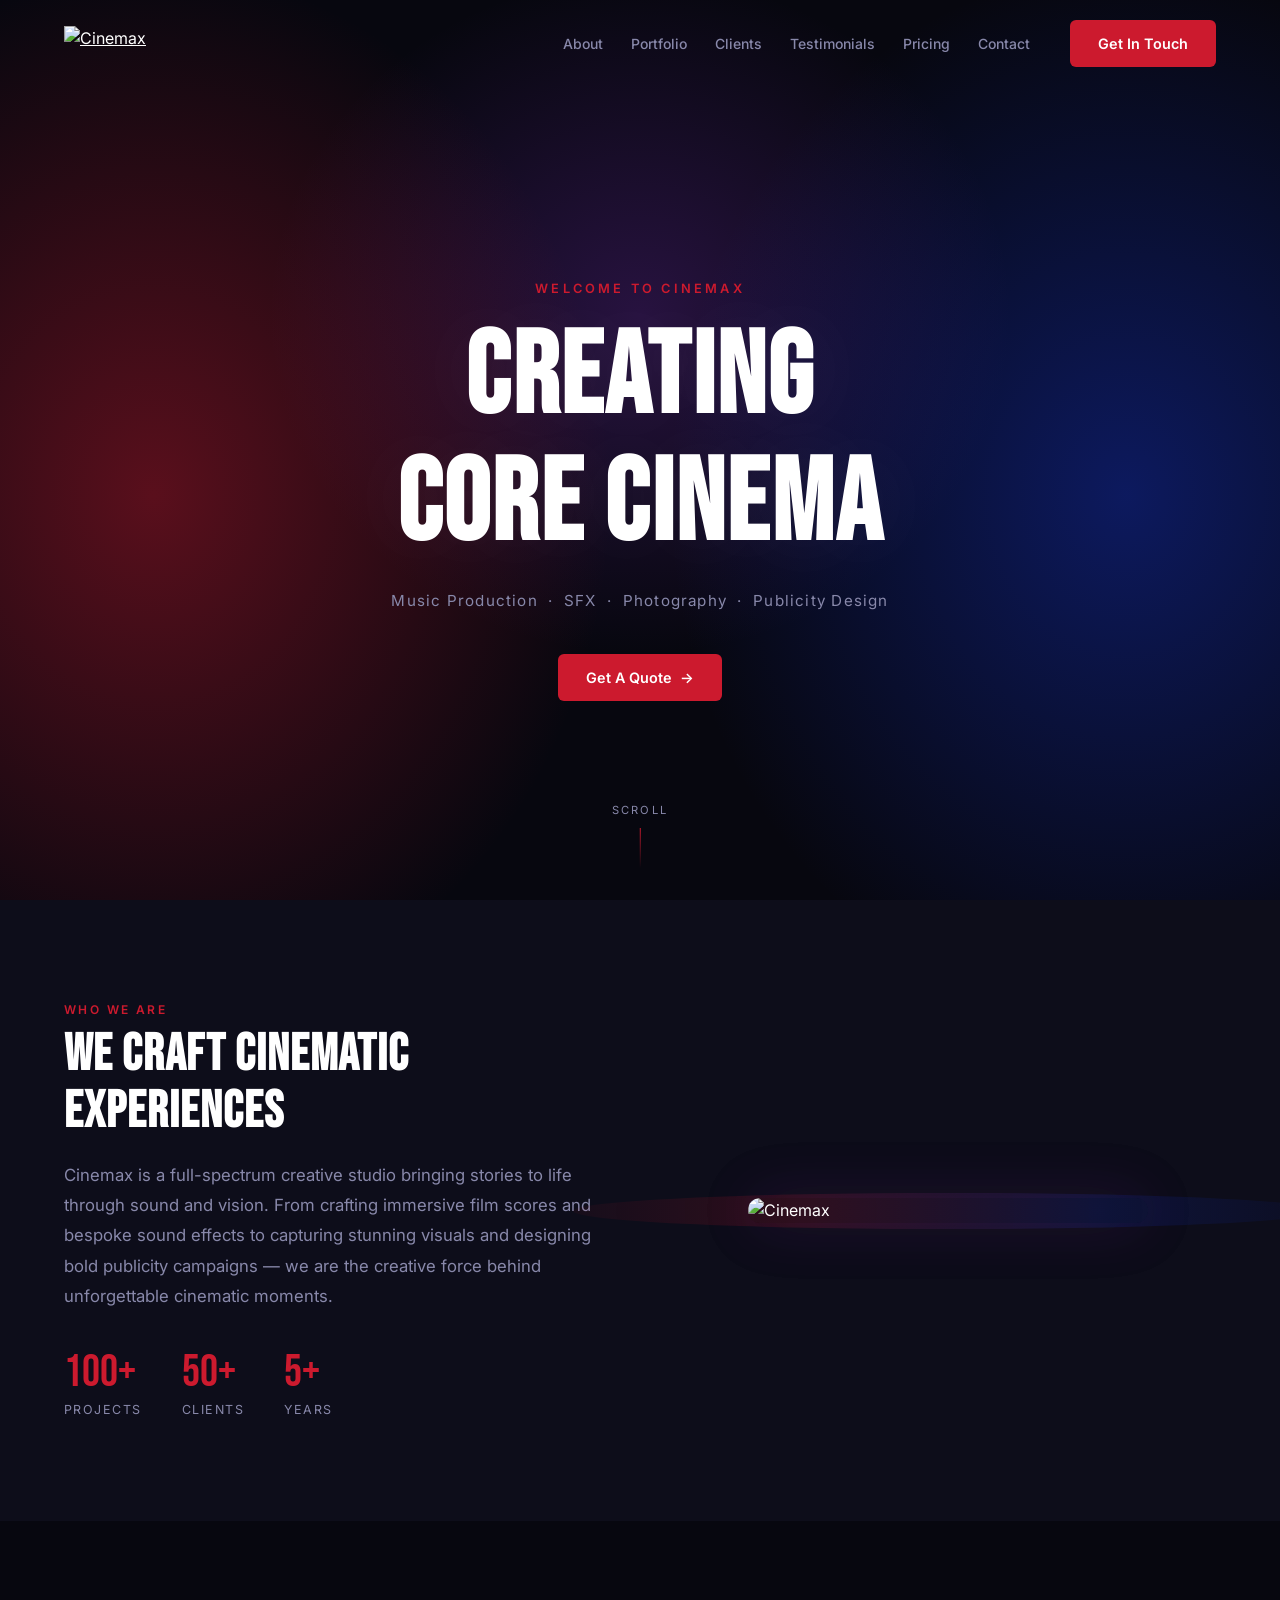
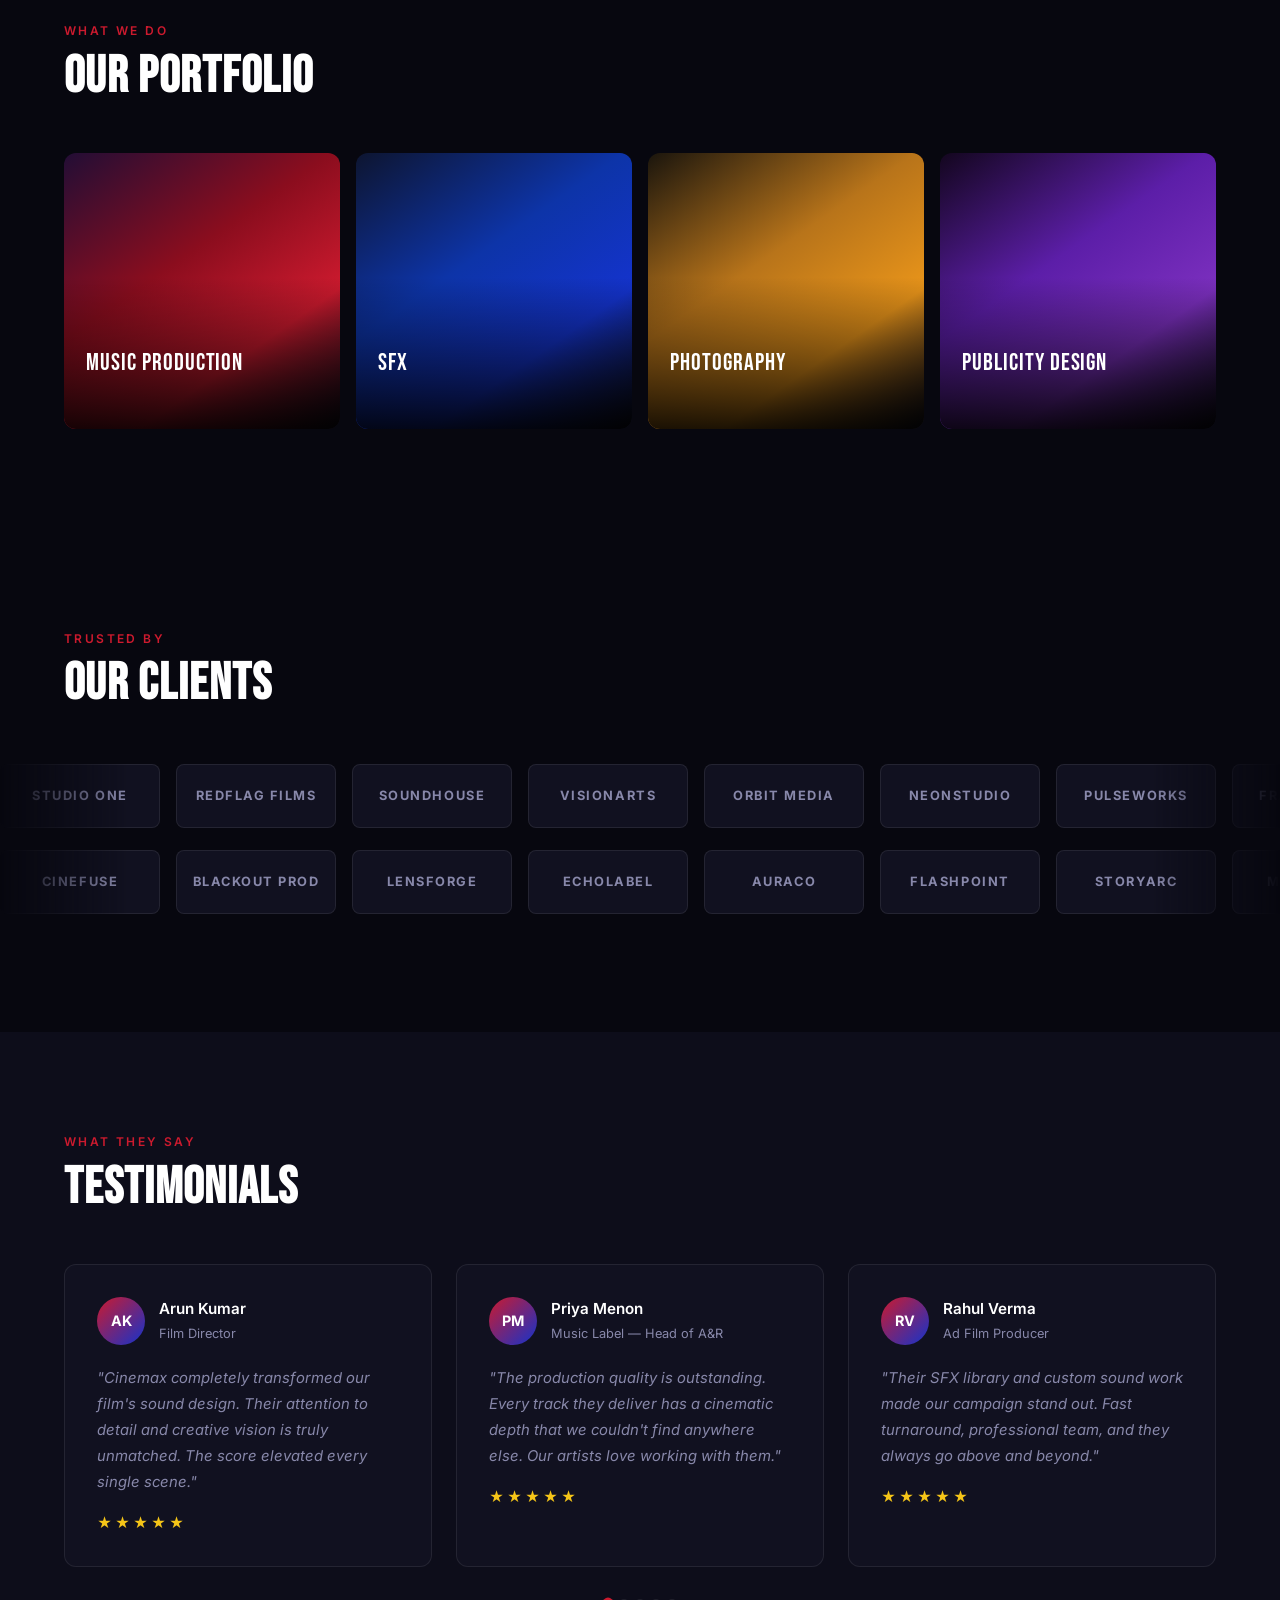
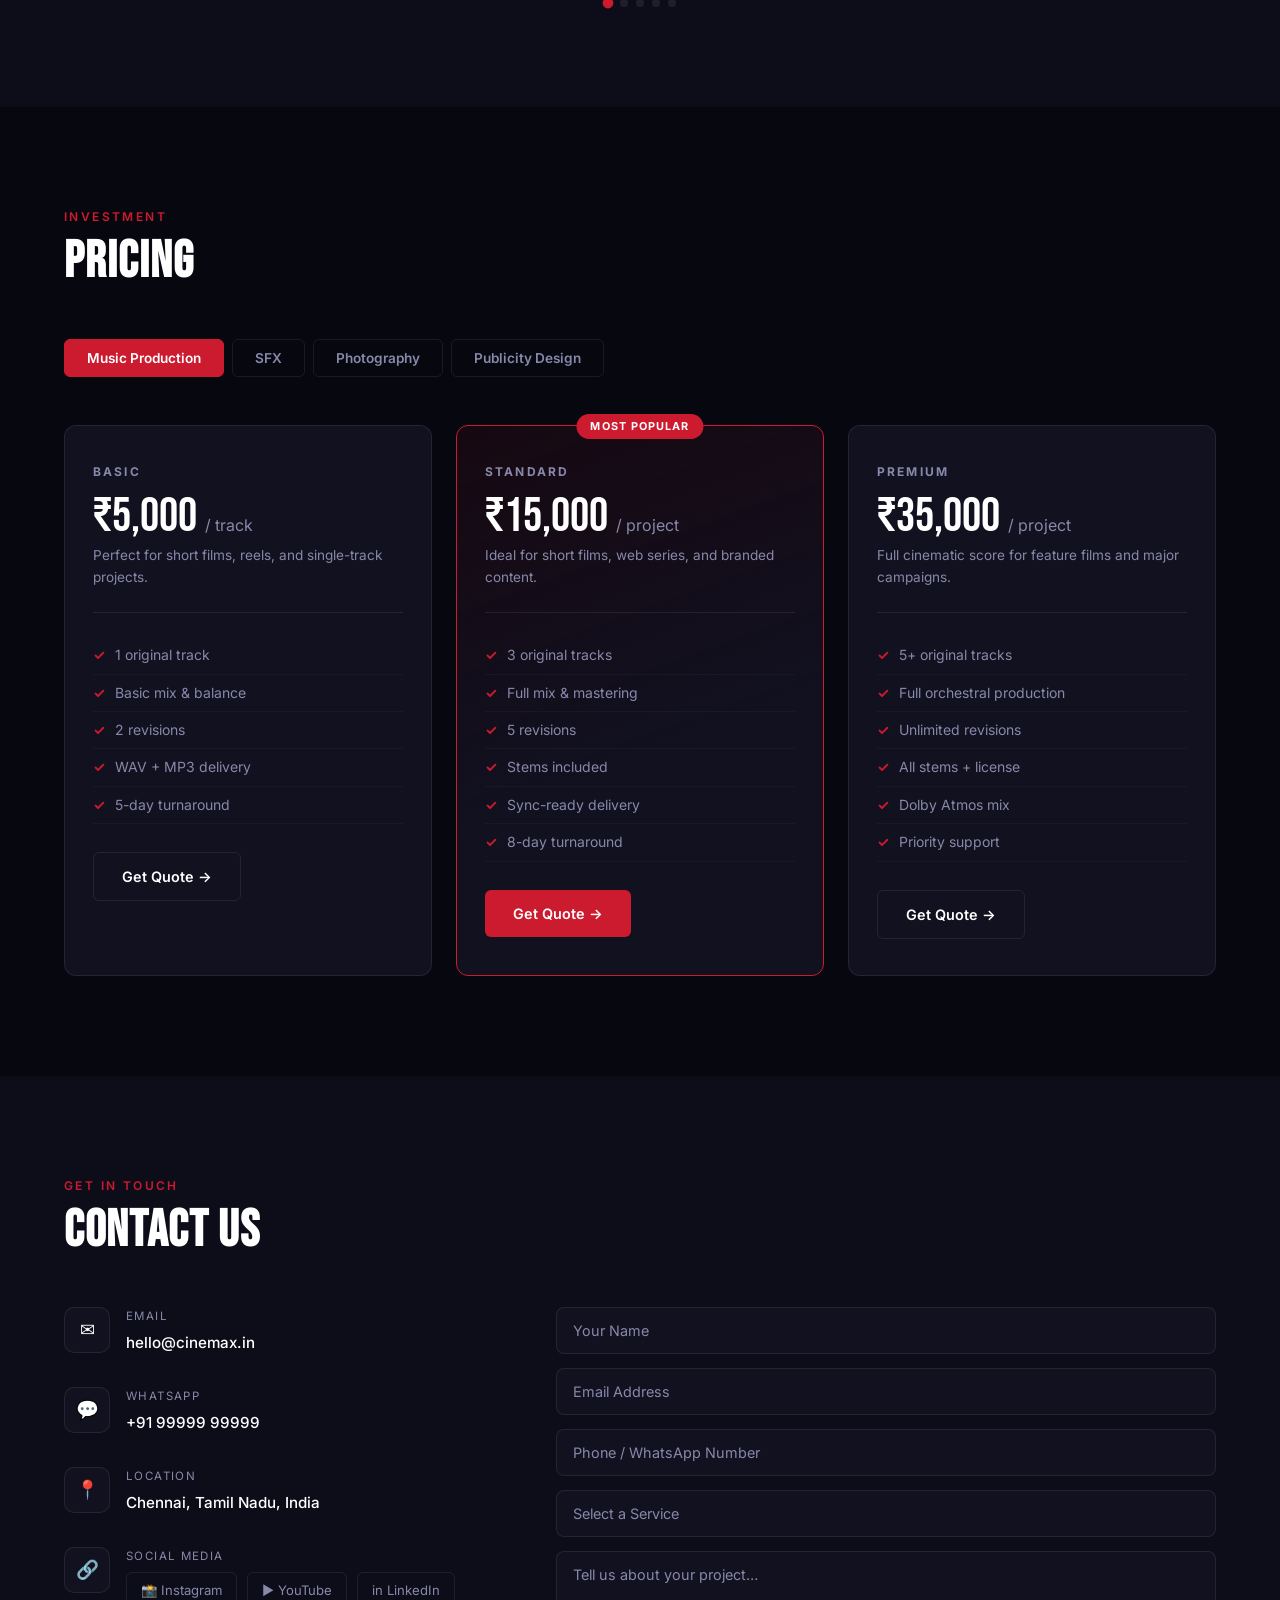
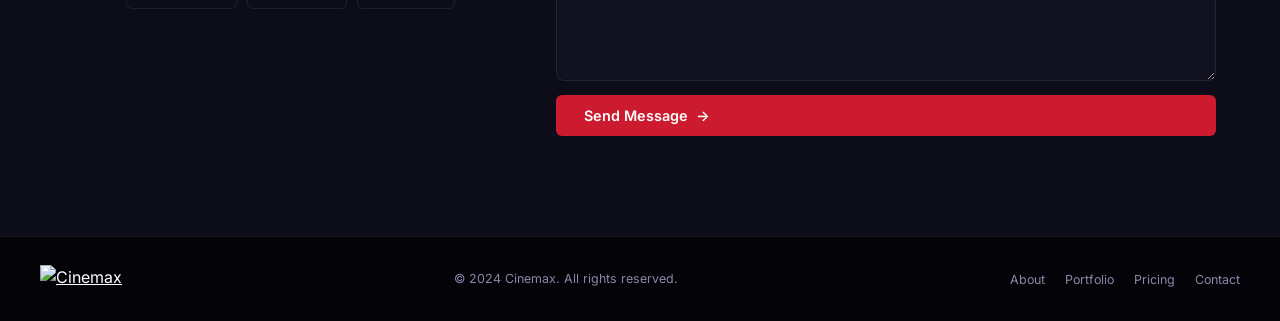
==== commit 847ad06a: "Phase 2: Admin panel, Supabase integration, redesigned sub-pages - Remove hero stripe pattern - Add " ====
--- a/index.html
+++ b/index.html
@@ -535,6 +535,8 @@
   </div>
 </footer>
 
+<script src="https://cdn.jsdelivr.net/npm/@supabase/supabase-js@2"></script>
+<script src="js/supabase.js"></script>
 <script src="js/main.js"></script>
 </body>
 </html>
--- a/css/style.css
+++ b/css/style.css
@@ -172,19 +172,7 @@
   pointer-events: none;
 }
 
-.hero::after {
-  content: '';
-  position: absolute;
-  inset: 0;
-  background-image: repeating-linear-gradient(
-    90deg,
-    transparent,
-    transparent 3px,
-    rgba(255,255,255,0.013) 3px,
-    rgba(255,255,255,0.013) 6px
-  );
-  pointer-events: none;
-}
+/* stripes removed */
 
 .hero-content {
   position: relative;
@@ -876,6 +864,229 @@
   letter-spacing: 0.08em;
 }
 
+/* ===== SPOTIFY GRID ===== */
+.spotify-grid {
+  display: grid;
+  grid-template-columns: repeat(3, 1fr);
+  gap: 16px;
+}
+.spotify-card {
+  background: var(--bg-card);
+  border: 1px solid var(--border);
+  border-radius: var(--radius);
+  overflow: hidden;
+  transition: border-color var(--transition);
+}
+.spotify-card:hover { border-color: rgba(30,215,96,0.4); }
+.spotify-card iframe { width:100%; height:152px; border:none; display:block; }
+.spotify-card-info { padding:12px 16px; }
+.spotify-card-title { font-family:'Bebas Neue',sans-serif; font-size:1rem; letter-spacing:0.04em; margin-bottom:2px; }
+.spotify-card-sub   { font-size:0.78rem; color:var(--text-muted); }
+
+.empty-state {
+  text-align: center;
+  padding: 80px 24px;
+  color: var(--text-muted);
+}
+.empty-state-icon { font-size: 3rem; margin-bottom: 16px; }
+.empty-state h3 { font-family:'Bebas Neue',sans-serif; font-size:1.8rem; margin-bottom:8px; }
+.empty-state p  { font-size:0.9rem; }
+
+/* ===== SFX MASONRY GRID ===== */
+.sfx-grid {
+  display: grid;
+  grid-template-columns: repeat(3, 1fr);
+  gap: 14px;
+}
+.sfx-item {
+  border-radius: var(--radius);
+  overflow: hidden;
+  background: var(--bg-card);
+  border: 1px solid var(--border);
+}
+.sfx-item.horizontal { grid-column: span 2; }
+.sfx-item.vertical   { grid-column: span 1; }
+.sfx-item iframe     { width:100%; display:block; border:none; }
+.sfx-item.horizontal iframe { aspect-ratio: 16/9; }
+.sfx-item.vertical   iframe { aspect-ratio: 9/16; }
+
+/* ===== PHOTOGRAPHY ALBUM / GALLERY ===== */
+.photo-container { position: relative; min-height: 400px; }
+
+.albums-view, .gallery-view {
+  transition: transform 0.42s cubic-bezier(0.4,0,0.2,1), opacity 0.42s ease;
+}
+
+.albums-view {
+  transform: translateX(0);
+  opacity: 1;
+}
+.albums-view.exit {
+  transform: translateX(-50px);
+  opacity: 0;
+  pointer-events: none;
+  position: absolute;
+  width: 100%;
+  top: 0; left: 0;
+}
+
+.gallery-view {
+  display: none;
+  transform: translateX(50px);
+  opacity: 0;
+  pointer-events: none;
+}
+.gallery-view.enter {
+  display: block;
+  transform: translateX(0);
+  opacity: 1;
+  pointer-events: all;
+}
+
+.album-grid {
+  display: grid;
+  grid-template-columns: repeat(auto-fill, minmax(200px, 1fr));
+  gap: 16px;
+}
+.album-card {
+  border-radius: var(--radius);
+  overflow: hidden;
+  cursor: pointer;
+  background: var(--bg-card);
+  border: 1px solid var(--border);
+  transition: border-color var(--transition), transform var(--transition);
+}
+.album-card:hover { border-color: rgba(204,26,46,0.4); transform: translateY(-4px); }
+.album-cover {
+  aspect-ratio: 1;
+  width: 100%;
+  object-fit: cover;
+  display: flex;
+  align-items: center;
+  justify-content: center;
+  font-size: 2.5rem;
+  background: linear-gradient(145deg, #1a150d, #b8741a, #e8941a);
+}
+.album-cover img { width:100%; height:100%; object-fit:cover; }
+.album-info { padding: 12px 14px; }
+.album-title { font-family:'Bebas Neue',sans-serif; font-size:1.1rem; letter-spacing:0.04em; margin-bottom:3px; }
+.album-count { font-size:0.78rem; color:var(--text-muted); }
+
+.gallery-nav {
+  display: flex;
+  align-items: center;
+  gap: 16px;
+  margin-bottom: 28px;
+}
+.gallery-back {
+  display: inline-flex;
+  align-items: center;
+  gap: 8px;
+  color: var(--text-muted);
+  font-size:0.85rem;
+  cursor: pointer;
+  transition: color var(--transition);
+  border: none;
+  background: none;
+  padding: 0;
+  font-family: inherit;
+}
+.gallery-back:hover { color: var(--accent-red); }
+.gallery-album-title { font-family:'Bebas Neue',sans-serif; font-size:1.8rem; letter-spacing:0.04em; }
+
+.gallery-grid {
+  display: grid;
+  grid-template-columns: repeat(auto-fill, minmax(180px, 1fr));
+  gap: 10px;
+}
+.gallery-photo {
+  aspect-ratio: 1;
+  border-radius: 8px;
+  overflow: hidden;
+  cursor: pointer;
+  background: var(--bg-card);
+}
+.gallery-photo img { width:100%; height:100%; object-fit:cover; transition: transform 0.4s ease; }
+.gallery-photo:hover img { transform: scale(1.06); }
+
+/* ===== PUBLICITY DESIGN — HOVER + MODAL ===== */
+.design-grid {
+  display: grid;
+  grid-template-columns: repeat(3, 1fr);
+  gap: 14px;
+}
+.design-item {
+  border-radius: var(--radius);
+  overflow: hidden;
+  cursor: pointer;
+  transition: transform 0.3s ease, opacity 0.3s ease, z-index 0s;
+  position: relative;
+  z-index: 1;
+}
+.design-placeholder {
+  aspect-ratio: 1;
+  display: flex;
+  align-items: center;
+  justify-content: center;
+  font-size: 2rem;
+  width: 100%;
+}
+.design-item img { width:100%; aspect-ratio:1; object-fit:cover; display:block; }
+
+.design-grid:has(.design-item:hover) .design-item:not(:hover) {
+  transform: scale(0.93);
+  opacity: 0.55;
+}
+.design-item:hover { transform: scale(1.08); z-index: 10; }
+
+/* Modal */
+.design-modal {
+  position: fixed; inset: 0; z-index: 2000;
+  display: flex; align-items: center; justify-content: center;
+  opacity: 0; pointer-events: none;
+  transition: opacity 0.3s ease;
+}
+.design-modal.open { opacity:1; pointer-events:all; }
+.design-modal-backdrop {
+  position: absolute; inset: 0;
+  background: rgba(0,0,0,0.88);
+  backdrop-filter: blur(20px);
+  -webkit-backdrop-filter: blur(20px);
+}
+.design-modal-wrap {
+  position: relative; z-index: 1;
+  transform: scale(0.9);
+  transition: transform 0.3s ease;
+  display: flex; align-items: center; justify-content: center;
+}
+.design-modal.open .design-modal-wrap { transform: scale(1); }
+.design-modal-img {
+  max-width: 88vw; max-height: 88vh;
+  object-fit: contain; display:block;
+  border-radius: var(--radius);
+  box-shadow: 0 20px 80px rgba(0,0,0,0.6);
+}
+.modal-close {
+  position: absolute; top:-16px; right:-16px;
+  background: var(--accent-red); border:none; color:#fff;
+  width:38px; height:38px; border-radius:50%;
+  cursor:pointer; font-size:1.1rem;
+  display:flex; align-items:center; justify-content:center;
+  transition: background var(--transition);
+}
+.modal-close:hover { background: #e02035; }
+.modal-nav {
+  position: fixed; top:50%; transform:translateY(-50%);
+  background: rgba(0,0,0,0.55); border:1px solid var(--border);
+  color:#fff; width:48px; height:48px; border-radius:50%;
+  cursor:pointer; font-size:1.2rem;
+  display:flex; align-items:center; justify-content:center;
+  z-index:2001; transition:background var(--transition);
+}
+.modal-nav:hover { background: var(--accent-red); }
+.modal-prev { left:20px; }
+.modal-next { right:20px; }
+
 /* ===== RESPONSIVE ===== */
 @media (max-width: 1024px) {
   .about-grid { gap: 48px; }
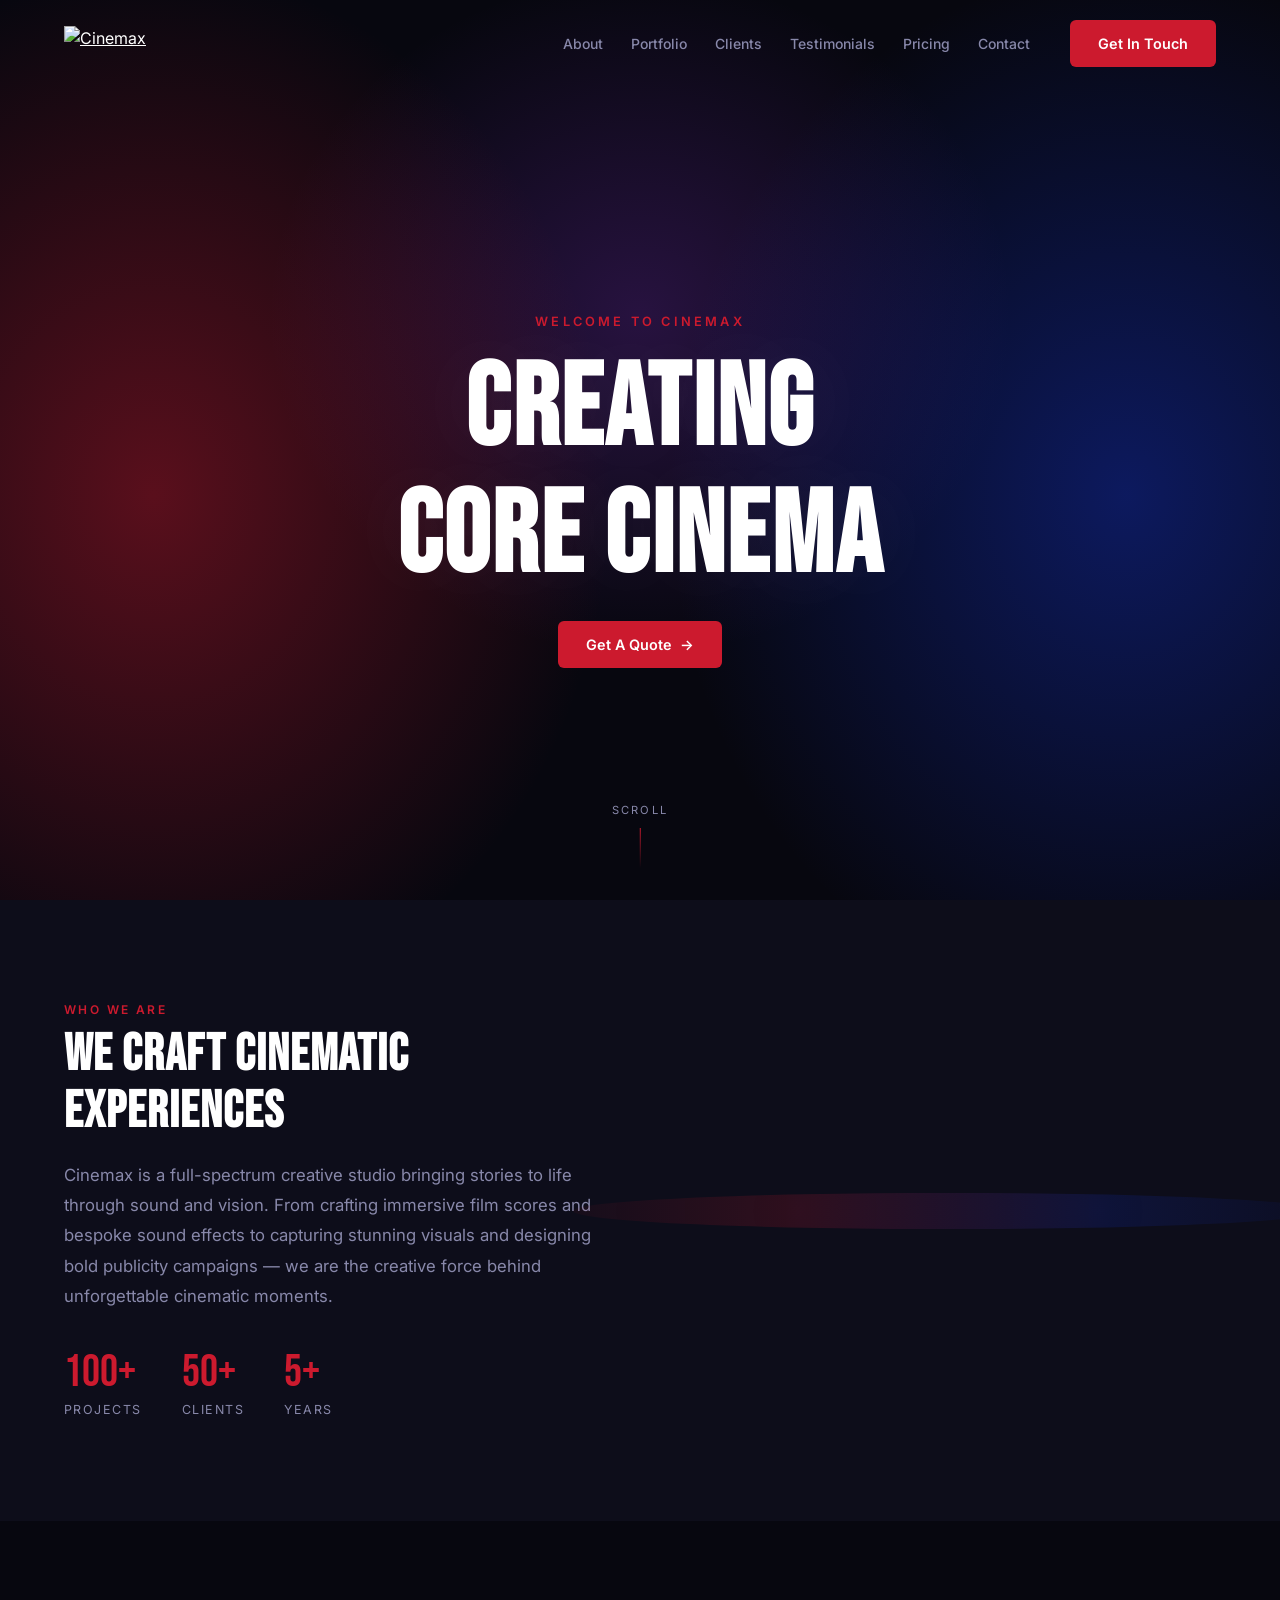
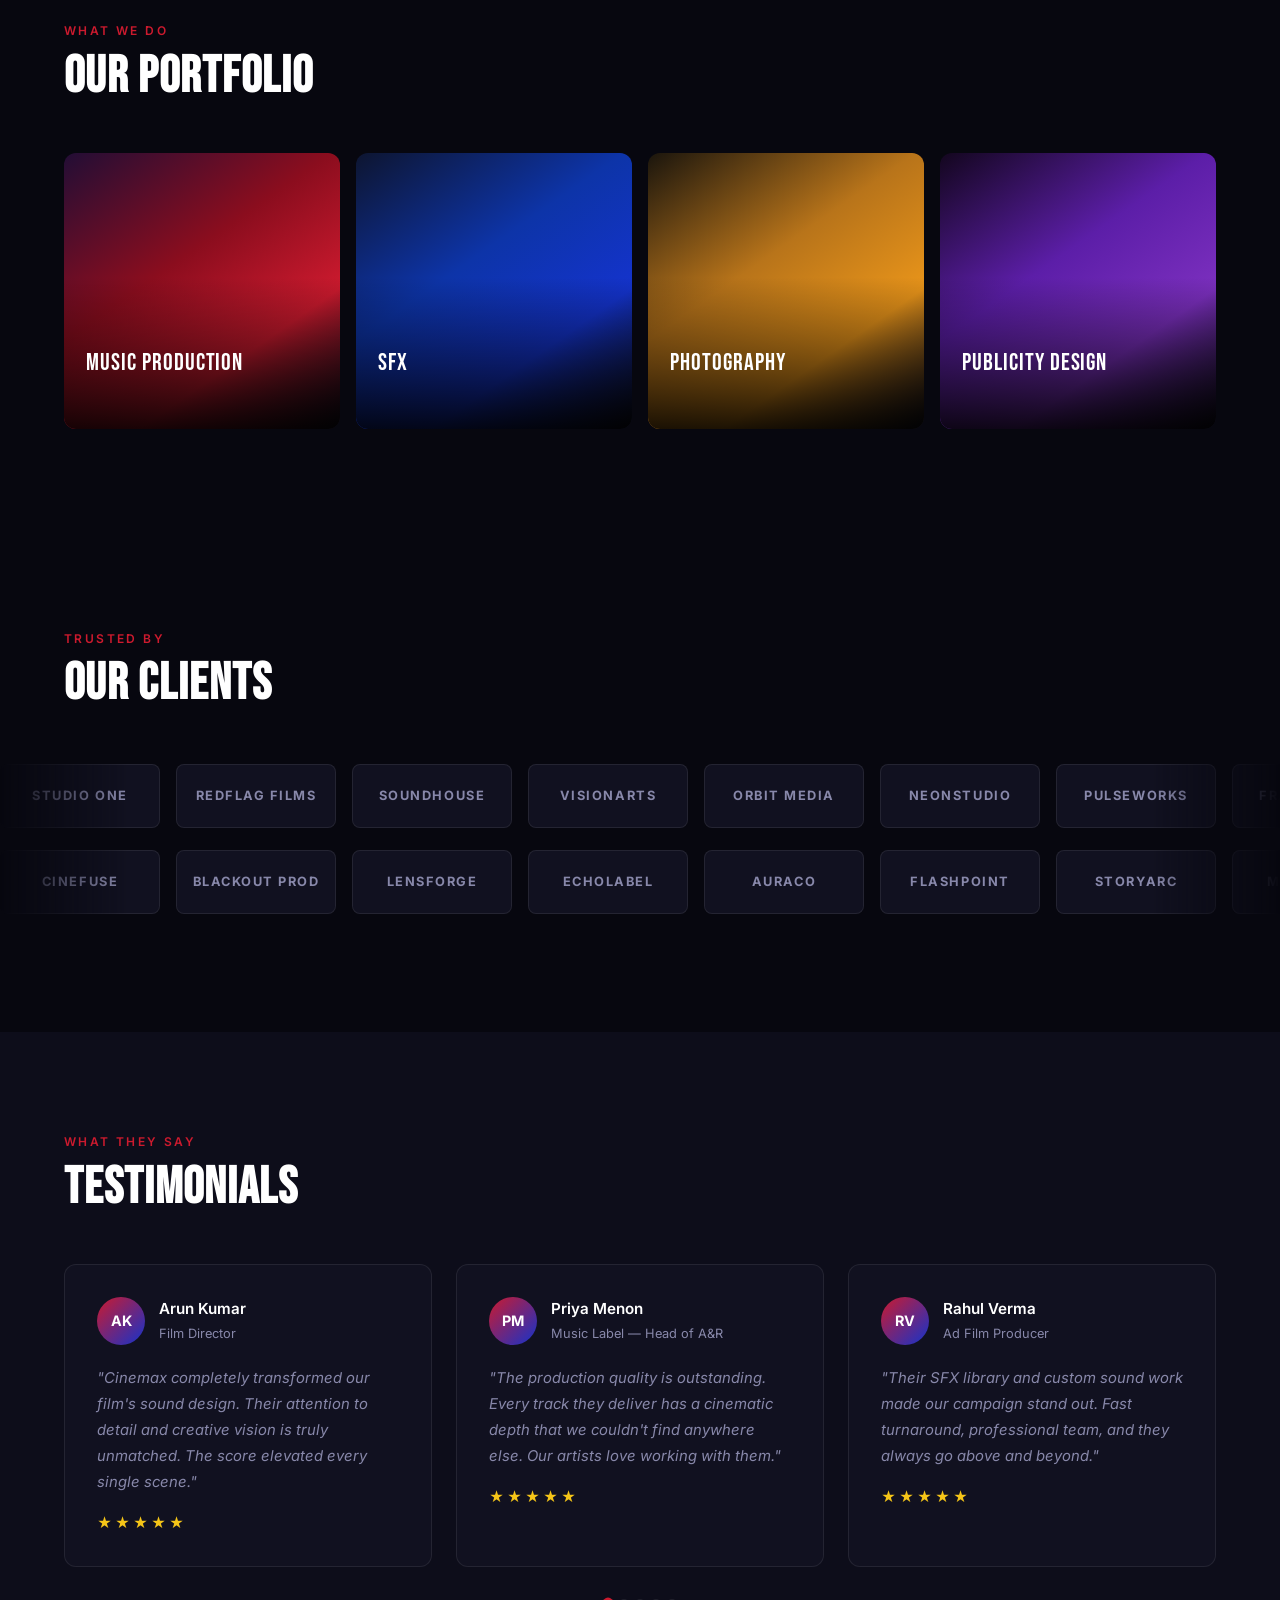
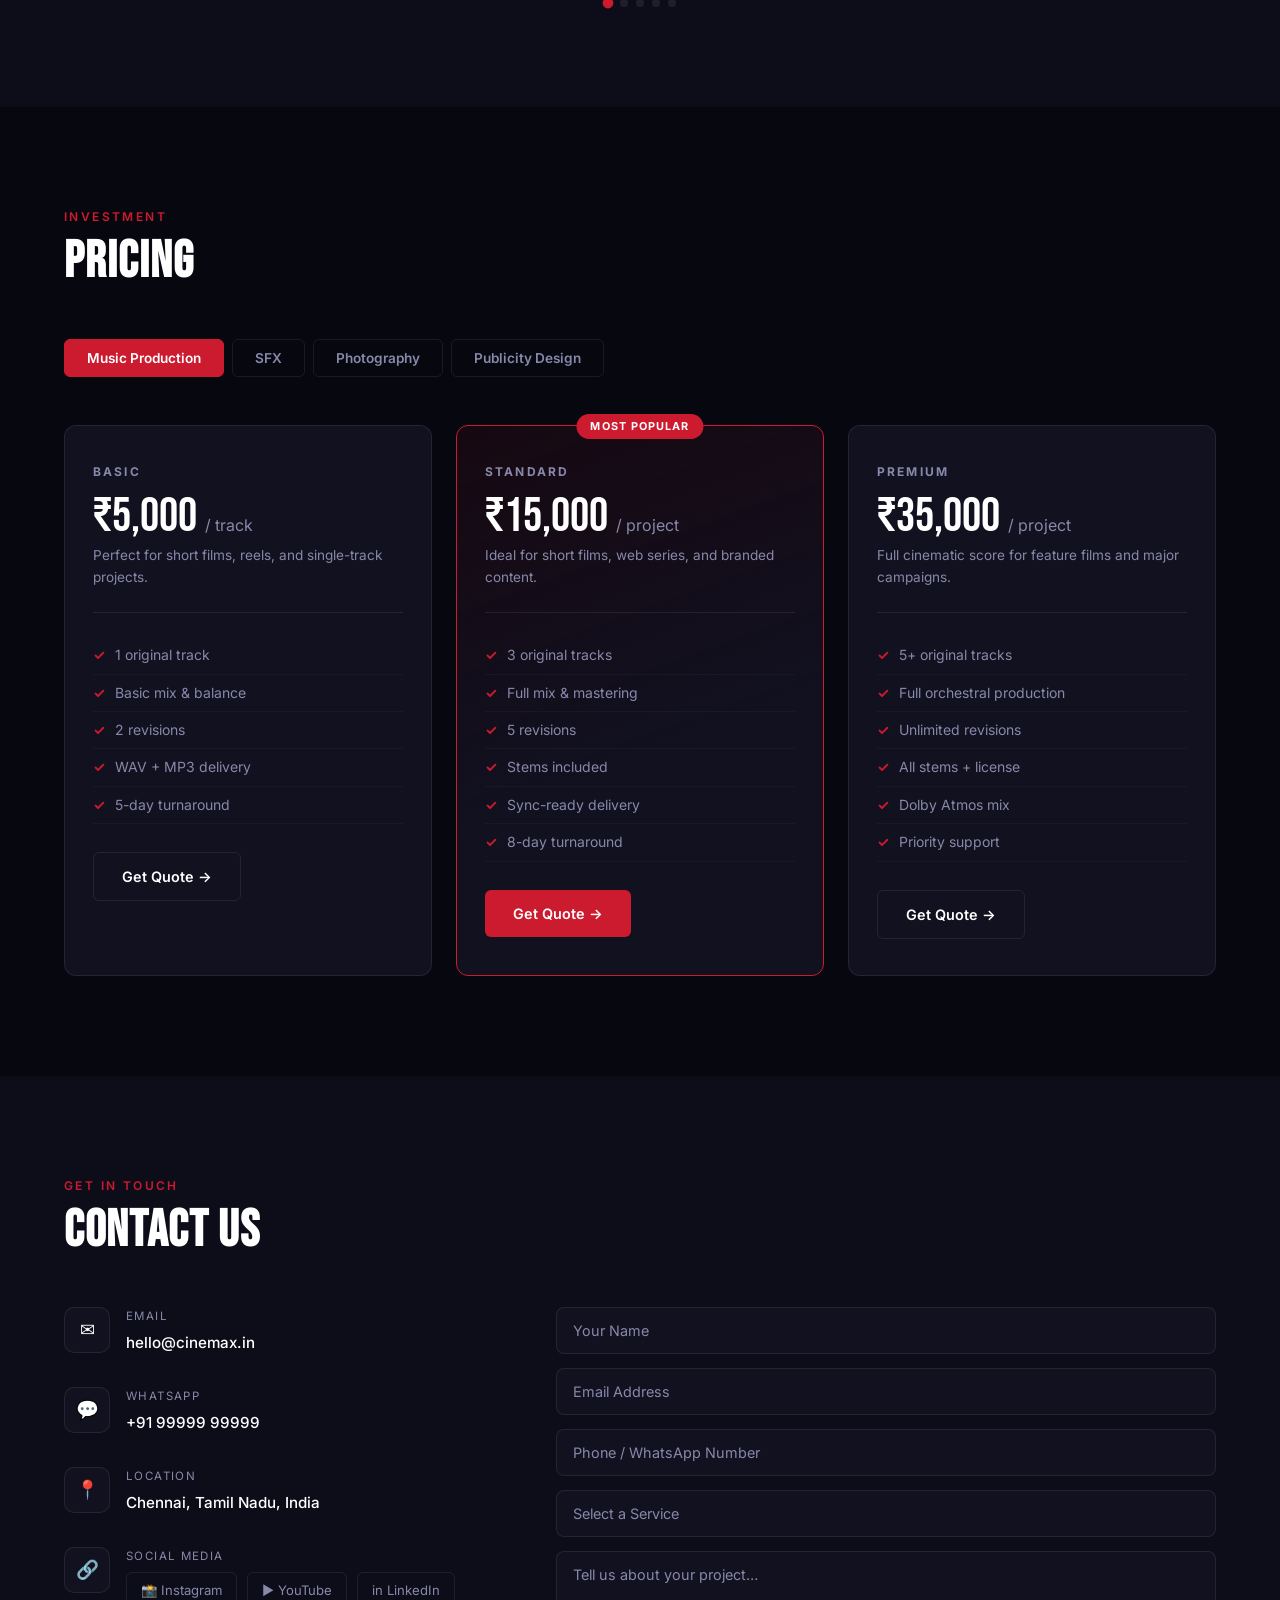
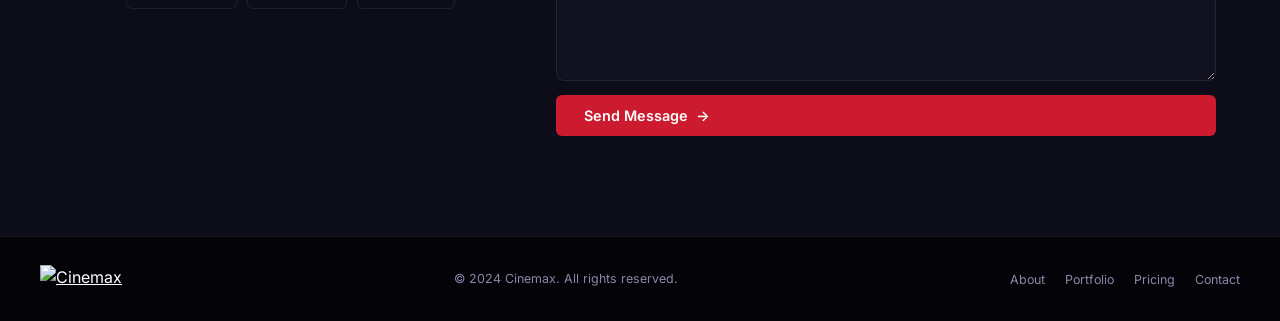
==== commit d82adb36: "Phase 3: Contact/Pricing/About admin, animated gradient, font dropdown - Animated hero gradient (slo" ====
--- a/index.html
+++ b/index.html
@@ -37,8 +37,8 @@
 <section id="home" class="hero">
   <div class="hero-content">
     <p class="hero-eyebrow">Welcome to Cinemax</p>
+    <img id="hero-logo-img" src="assets/logo.png" alt="Cinemax" class="hero-logo-img" onerror="this.style.display='none'">
     <h1 class="hero-title">Creating<br>Core Cinema</h1>
-    <p class="hero-sub">Music Production &nbsp;·&nbsp; SFX &nbsp;·&nbsp; Photography &nbsp;·&nbsp; Publicity Design</p>
     <a href="#contact" class="btn btn-red">Get A Quote &nbsp;→</a>
   </div>
   <div class="hero-scroll">
@@ -53,30 +53,30 @@
     <div class="about-grid">
       <div class="about-text">
         <span class="section-label">Who We Are</span>
-        <h2 class="section-title">We Craft Cinematic Experiences</h2>
-        <p class="about-desc">
+        <h2 class="section-title" id="about-title">We Craft Cinematic Experiences</h2>
+        <p class="about-desc" id="about-desc">
           Cinemax is a full-spectrum creative studio bringing stories to life through sound and vision.
           From crafting immersive film scores and bespoke sound effects to capturing stunning visuals
           and designing bold publicity campaigns — we are the creative force behind unforgettable cinematic moments.
         </p>
         <div class="about-stats">
           <div class="stat">
-            <span class="stat-num">100+</span>
-            <span class="stat-label">Projects</span>
+            <span class="stat-num" id="stat1-num">100+</span>
+            <span class="stat-label" id="stat1-label">Projects</span>
           </div>
           <div class="stat">
-            <span class="stat-num">50+</span>
-            <span class="stat-label">Clients</span>
+            <span class="stat-num" id="stat2-num">50+</span>
+            <span class="stat-label" id="stat2-label">Clients</span>
           </div>
           <div class="stat">
-            <span class="stat-num">5+</span>
-            <span class="stat-label">Years</span>
+            <span class="stat-num" id="stat3-num">5+</span>
+            <span class="stat-label" id="stat3-label">Years</span>
           </div>
         </div>
       </div>
       <div class="about-visual">
         <div class="about-glow"></div>
-        <img src="assets/logo.png" alt="Cinemax" class="about-logo">
+        <img src="assets/logo.png" alt="Cinemax" class="about-logo" id="about-image" onerror="this.style.opacity='0'">
       </div>
     </div>
   </div>
@@ -259,12 +259,14 @@
     <span class="section-label">Investment</span>
     <h2 class="section-title">Pricing</h2>
 
-    <div class="pricing-tabs">
+    <div class="pricing-tabs" id="pricing-tabs">
       <button class="tab-btn active" data-tab="music">Music Production</button>
       <button class="tab-btn" data-tab="sfx">SFX</button>
       <button class="tab-btn" data-tab="photo">Photography</button>
       <button class="tab-btn" data-tab="design">Publicity Design</button>
     </div>
+    <div id="pricing-dynamic"><!-- Supabase pricing loaded here --></div>
+    <div id="pricing-static">
 
     <!-- MUSIC PRODUCTION -->
     <div class="pricing-panel active" id="tab-music">
@@ -451,6 +453,7 @@
       </div>
     </div>
 
+    </div><!-- end pricing-static -->
   </div>
 </section>
 
@@ -467,7 +470,7 @@
           <div class="contact-icon">✉</div>
           <div>
             <p class="contact-label">Email</p>
-            <a href="mailto:hello@cinemax.in" class="contact-value">hello@cinemax.in</a>
+            <a href="mailto:hello@cinemax.in" class="contact-value" id="contact-email">hello@cinemax.in</a>
           </div>
         </div>
 
@@ -475,7 +478,7 @@
           <div class="contact-icon">💬</div>
           <div>
             <p class="contact-label">WhatsApp</p>
-            <a href="https://wa.me/919999999999" class="contact-value" target="_blank" rel="noopener">+91 99999 99999</a>
+            <a href="https://wa.me/919999999999" class="contact-value" id="contact-whatsapp" target="_blank" rel="noopener">+91 99999 99999</a>
           </div>
         </div>
 
@@ -483,7 +486,7 @@
           <div class="contact-icon">📍</div>
           <div>
             <p class="contact-label">Location</p>
-            <span class="contact-value">Chennai, Tamil Nadu, India</span>
+            <span class="contact-value" id="contact-location">Chennai, Tamil Nadu, India</span>
           </div>
         </div>
 
@@ -492,9 +495,9 @@
           <div>
             <p class="contact-label">Social Media</p>
             <div class="contact-social">
-              <a href="#" class="social-link" target="_blank" rel="noopener">📸 Instagram</a>
-              <a href="#" class="social-link" target="_blank" rel="noopener">▶ YouTube</a>
-              <a href="#" class="social-link" target="_blank" rel="noopener">in LinkedIn</a>
+              <a href="#" class="social-link" id="contact-instagram" target="_blank" rel="noopener">📸 Instagram</a>
+              <a href="#" class="social-link" id="contact-youtube" target="_blank" rel="noopener">▶ YouTube</a>
+              <a href="#" class="social-link" id="contact-linkedin" target="_blank" rel="noopener">in LinkedIn</a>
             </div>
           </div>
         </div>
--- a/css/style.css
+++ b/css/style.css
@@ -170,6 +170,13 @@
     radial-gradient(ellipse 55% 90% at 88% 55%, rgba(20,51,204,0.42) 0%, transparent 65%),
     radial-gradient(ellipse 50% 65% at 50% 35%, rgba(123,47,190,0.28) 0%, transparent 58%);
   pointer-events: none;
+  animation: heroGlow 12s ease-in-out infinite alternate;
+}
+
+@keyframes heroGlow {
+  0%   { transform: scale(1)    translateX(0);    opacity: 1; }
+  50%  { transform: scale(1.07) translateX(4%);   opacity: 0.82; }
+  100% { transform: scale(1)    translateX(-4%);  opacity: 1; }
 }
 
 /* stripes removed */
@@ -204,6 +211,16 @@
   color: var(--text-muted);
   margin-bottom: 40px;
   letter-spacing: 0.08em;
+}
+
+/* Hero logo image (replaces sub text) */
+.hero-logo-img {
+  height: 64px;
+  max-width: 260px;
+  margin: 0 auto 28px;
+  display: block;
+  object-fit: contain;
+  filter: drop-shadow(0 0 24px rgba(204,26,46,0.35)) drop-shadow(0 0 48px rgba(20,51,204,0.2));
 }
 
 .hero-scroll {
@@ -417,6 +434,15 @@
 }
 
 .client-logo:hover { border-color: rgba(204,26,46,0.5); color: var(--text-primary); }
+
+/* Center clients when few items (static mode) */
+.clients-centered {
+  display: flex;
+  justify-content: center;
+  flex-wrap: wrap;
+  gap: 16px;
+  padding: 24px;
+}
 
 /* ===== TESTIMONIALS ===== */
 .testimonials { background: var(--bg-secondary); }
@@ -559,6 +585,9 @@
   white-space: nowrap;
 }
 
+/* Dynamic pricing badge (from JS render — hide the pseudo-element version) */
+.pricing-card.featured .pricing-badge { display: none; }
+
 .pricing-tier {
   font-size: 0.75rem;
   font-weight: 700;
@@ -757,20 +786,13 @@
   position: absolute;
   inset: 0;
   background:
-    radial-gradient(ellipse 55% 90% at 15% 55%, rgba(204,26,46,0.3) 0%, transparent 65%),
-    radial-gradient(ellipse 55% 90% at 85% 55%, rgba(20,51,204,0.3) 0%, transparent 65%);
+    radial-gradient(ellipse 60% 100% at 10% 55%, rgba(204,26,46,0.38) 0%, transparent 65%),
+    radial-gradient(ellipse 60% 100% at 90% 55%, rgba(20,51,204,0.38) 0%, transparent 65%),
+    radial-gradient(ellipse 50% 70% at 50% 40%, rgba(123,47,190,0.22) 0%, transparent 58%);
   pointer-events: none;
-}
-.subpage-hero::after {
-  content: '';
-  position: absolute;
-  inset: 0;
-  background-image: repeating-linear-gradient(
-    90deg, transparent, transparent 3px,
-    rgba(255,255,255,0.012) 3px, rgba(255,255,255,0.012) 6px
-  );
-  pointer-events: none;
-}
+  animation: heroGlow 12s ease-in-out infinite alternate;
+}
+/* Stripes removed — ::after intentionally empty */
 
 .subpage-hero-content { position: relative; z-index: 1; padding: 0 24px; }
 
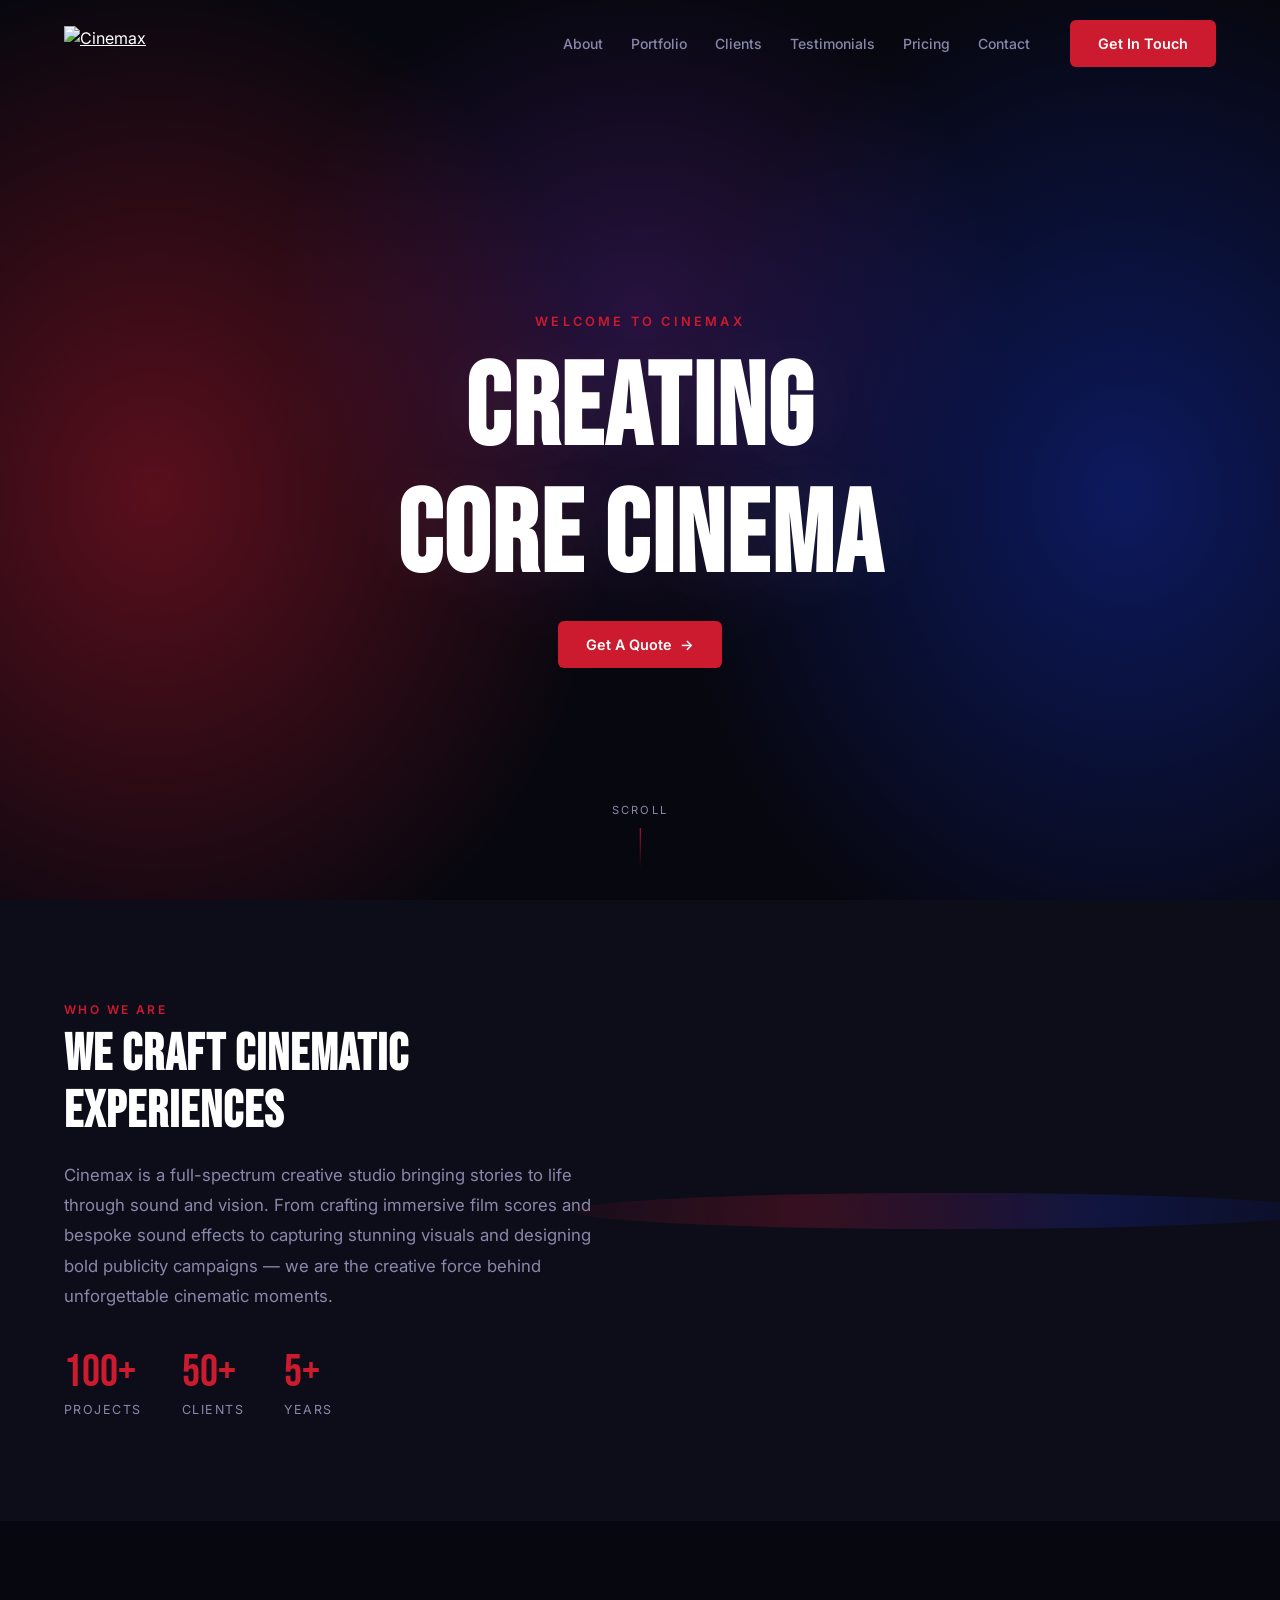
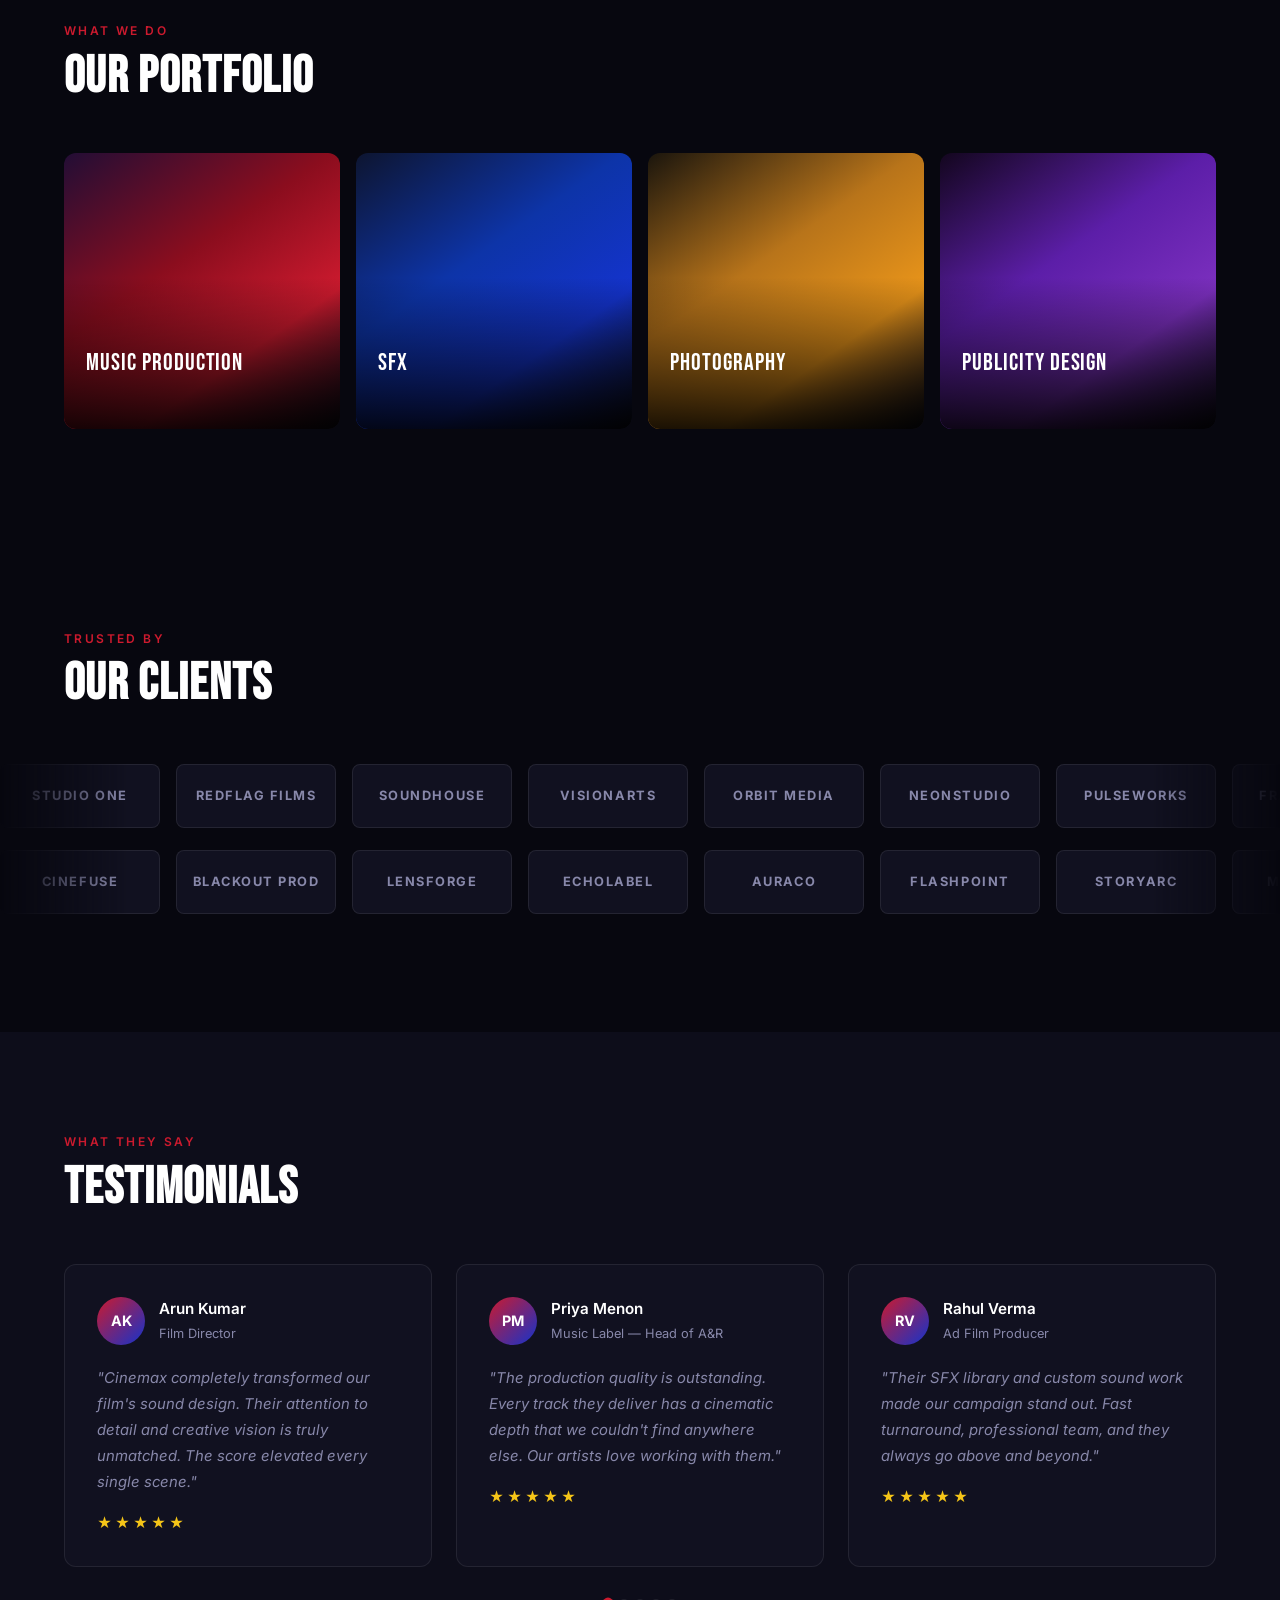
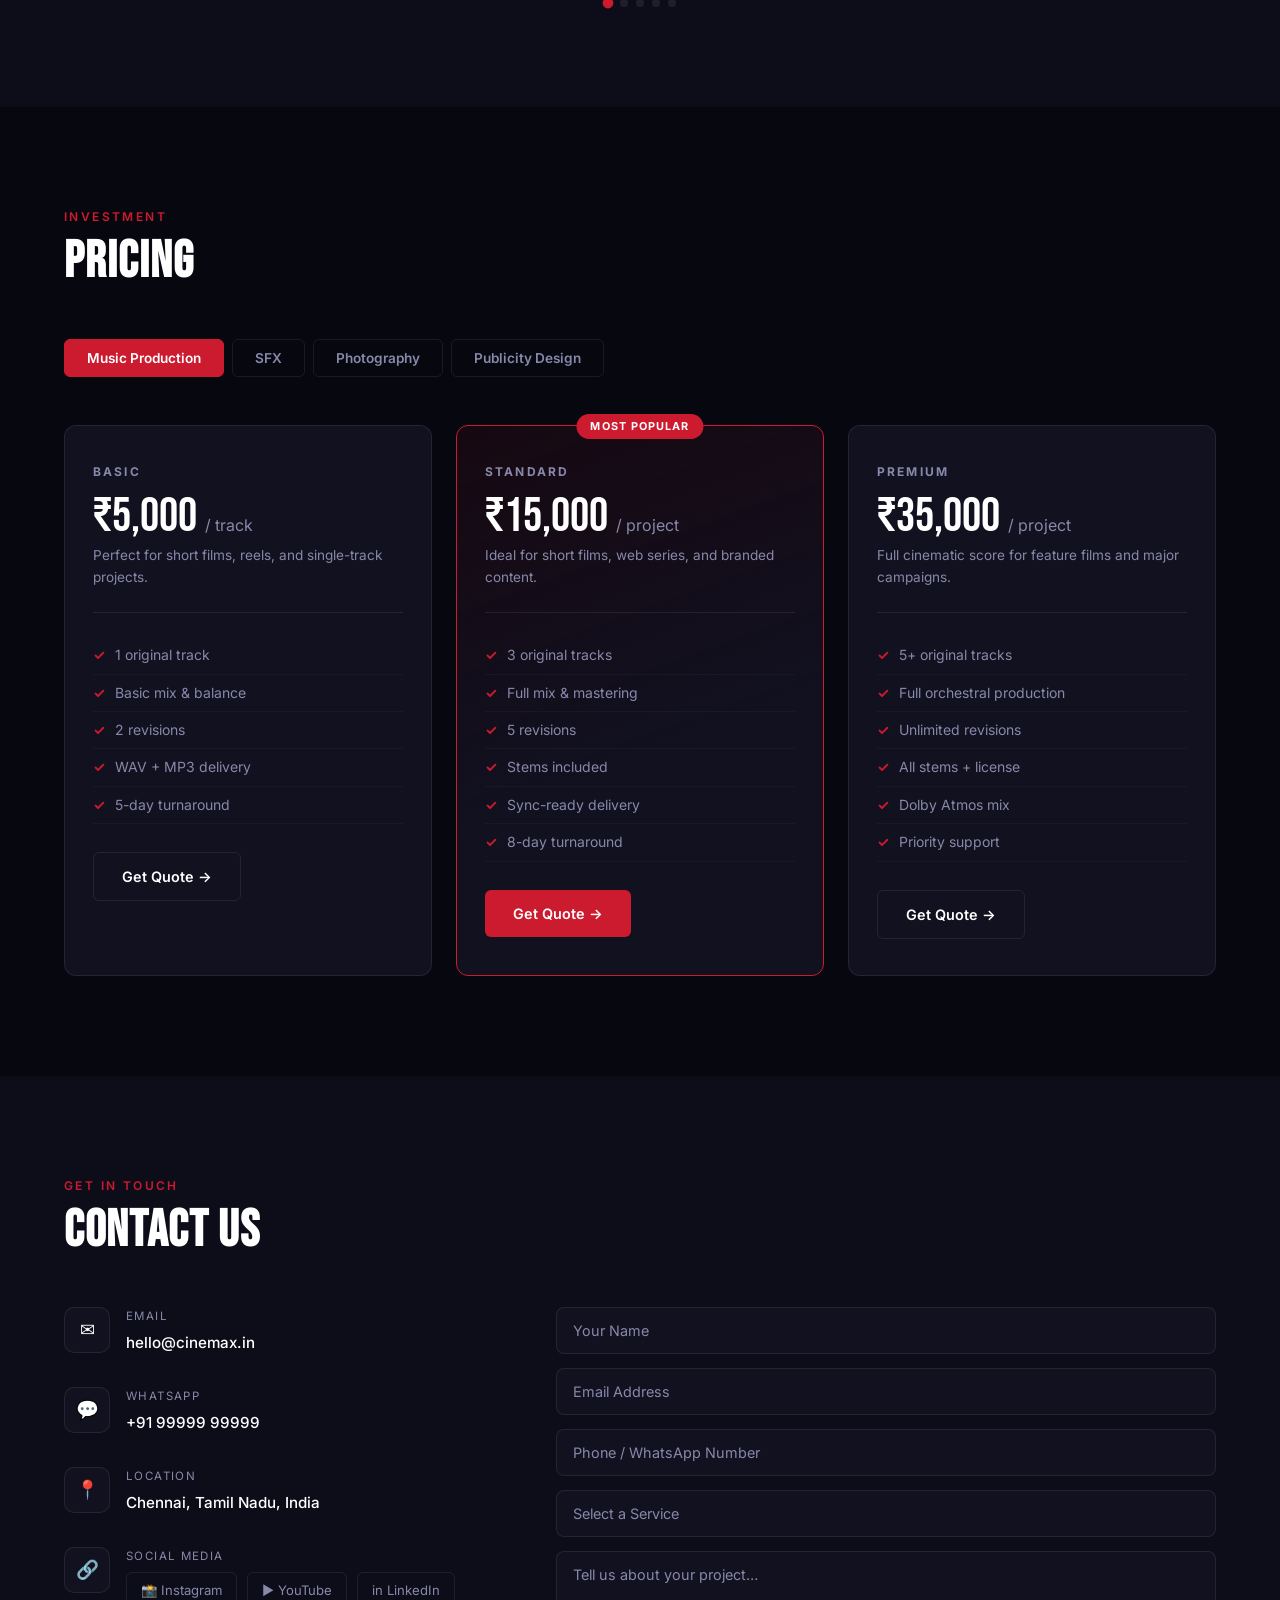
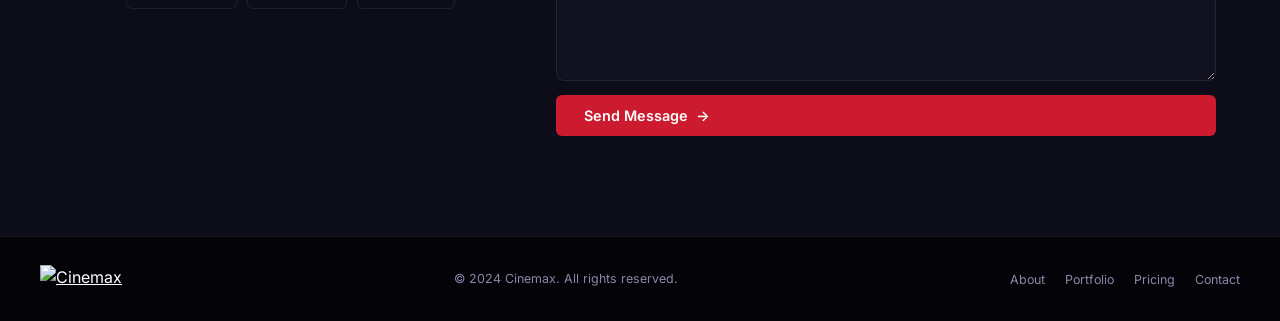
==== commit 137d9f36: "Phase 4: Upload widgets, hero text control, font format fix - Replace hero logo & about image URL in" ====
--- a/index.html
+++ b/index.html
@@ -36,10 +36,10 @@
 <!-- ===== HERO ===== -->
 <section id="home" class="hero">
   <div class="hero-content">
-    <p class="hero-eyebrow">Welcome to Cinemax</p>
+    <p class="hero-eyebrow" id="hero-eyebrow">Welcome to Cinemax</p>
     <img id="hero-logo-img" src="assets/logo.png" alt="Cinemax" class="hero-logo-img" onerror="this.style.display='none'">
-    <h1 class="hero-title">Creating<br>Core Cinema</h1>
-    <a href="#contact" class="btn btn-red">Get A Quote &nbsp;→</a>
+    <h1 class="hero-title" id="hero-title">Creating<br>Core Cinema</h1>
+    <a href="#contact" class="btn btn-red" id="hero-cta">Get A Quote &nbsp;→</a>
   </div>
   <div class="hero-scroll">
     <span>Scroll</span>
--- a/css/style.css
+++ b/css/style.css
@@ -13,13 +13,17 @@
   --border:       rgba(255,255,255,0.08);
   --radius:       12px;
   --transition:   0.3s ease;
+  /* Font variables — overridden by admin panel via JS */
+  --font-heading: 'Bebas Neue', sans-serif;
+  --font-body:    'Inter', sans-serif;
+  --font-nav:     'Inter', sans-serif;
   --container:    1200px;
 }
 
 html { scroll-behavior: smooth; }
 
 body {
-  font-family: 'Inter', sans-serif;
+  font-family: var(--font-body);
   background: var(--bg-primary);
   color: var(--text-primary);
   line-height: 1.6;
@@ -31,7 +35,7 @@
 
 /* ===== TYPOGRAPHY ===== */
 h1, h2, h3 {
-  font-family: 'Bebas Neue', sans-serif;
+  font-family: var(--font-heading);
   letter-spacing: 0.02em;
   line-height: 1.1;
 }
@@ -126,6 +130,7 @@
   text-decoration: none;
   font-size: 0.875rem;
   font-weight: 500;
+  font-family: var(--font-nav);
   transition: color var(--transition);
 }
 .nav-links a:hover { color: var(--text-primary); }
@@ -301,10 +306,18 @@
   position: absolute;
   inset: -20%;
   background:
-    radial-gradient(circle at 30% 50%, rgba(204,26,46,0.18) 0%, transparent 60%),
-    radial-gradient(circle at 70% 50%, rgba(20,51,204,0.18) 0%, transparent 60%);
+    radial-gradient(circle at 30% 50%, rgba(204,26,46,0.22) 0%, transparent 60%),
+    radial-gradient(circle at 70% 50%, rgba(20,51,204,0.22) 0%, transparent 60%);
   border-radius: 50%;
   pointer-events: none;
+  animation: orbFloat 18s ease-in-out infinite alternate;
+}
+
+@keyframes orbFloat {
+  0%   { transform: translateX(0)    translateY(0); }
+  33%  { transform: translateX(28px) translateY(-18px); }
+  66%  { transform: translateX(-18px) translateY(14px); }
+  100% { transform: translateX(22px) translateY(-10px); }
 }
 
 .about-logo {
@@ -435,7 +448,7 @@
 
 .client-logo:hover { border-color: rgba(204,26,46,0.5); color: var(--text-primary); }
 
-/* Center clients when few items (static mode) */
+/* Center clients when only 1 client loaded */
 .clients-centered {
   display: flex;
   justify-content: center;
@@ -443,6 +456,10 @@
   gap: 16px;
   padding: 24px;
 }
+
+/* Single client — hide marquee rows, show centered */
+.marquee-single .marquee-wrap { display: none; }
+.marquee-single .clients-centered { display: flex; }
 
 /* ===== TESTIMONIALS ===== */
 .testimonials { background: var(--bg-secondary); }
